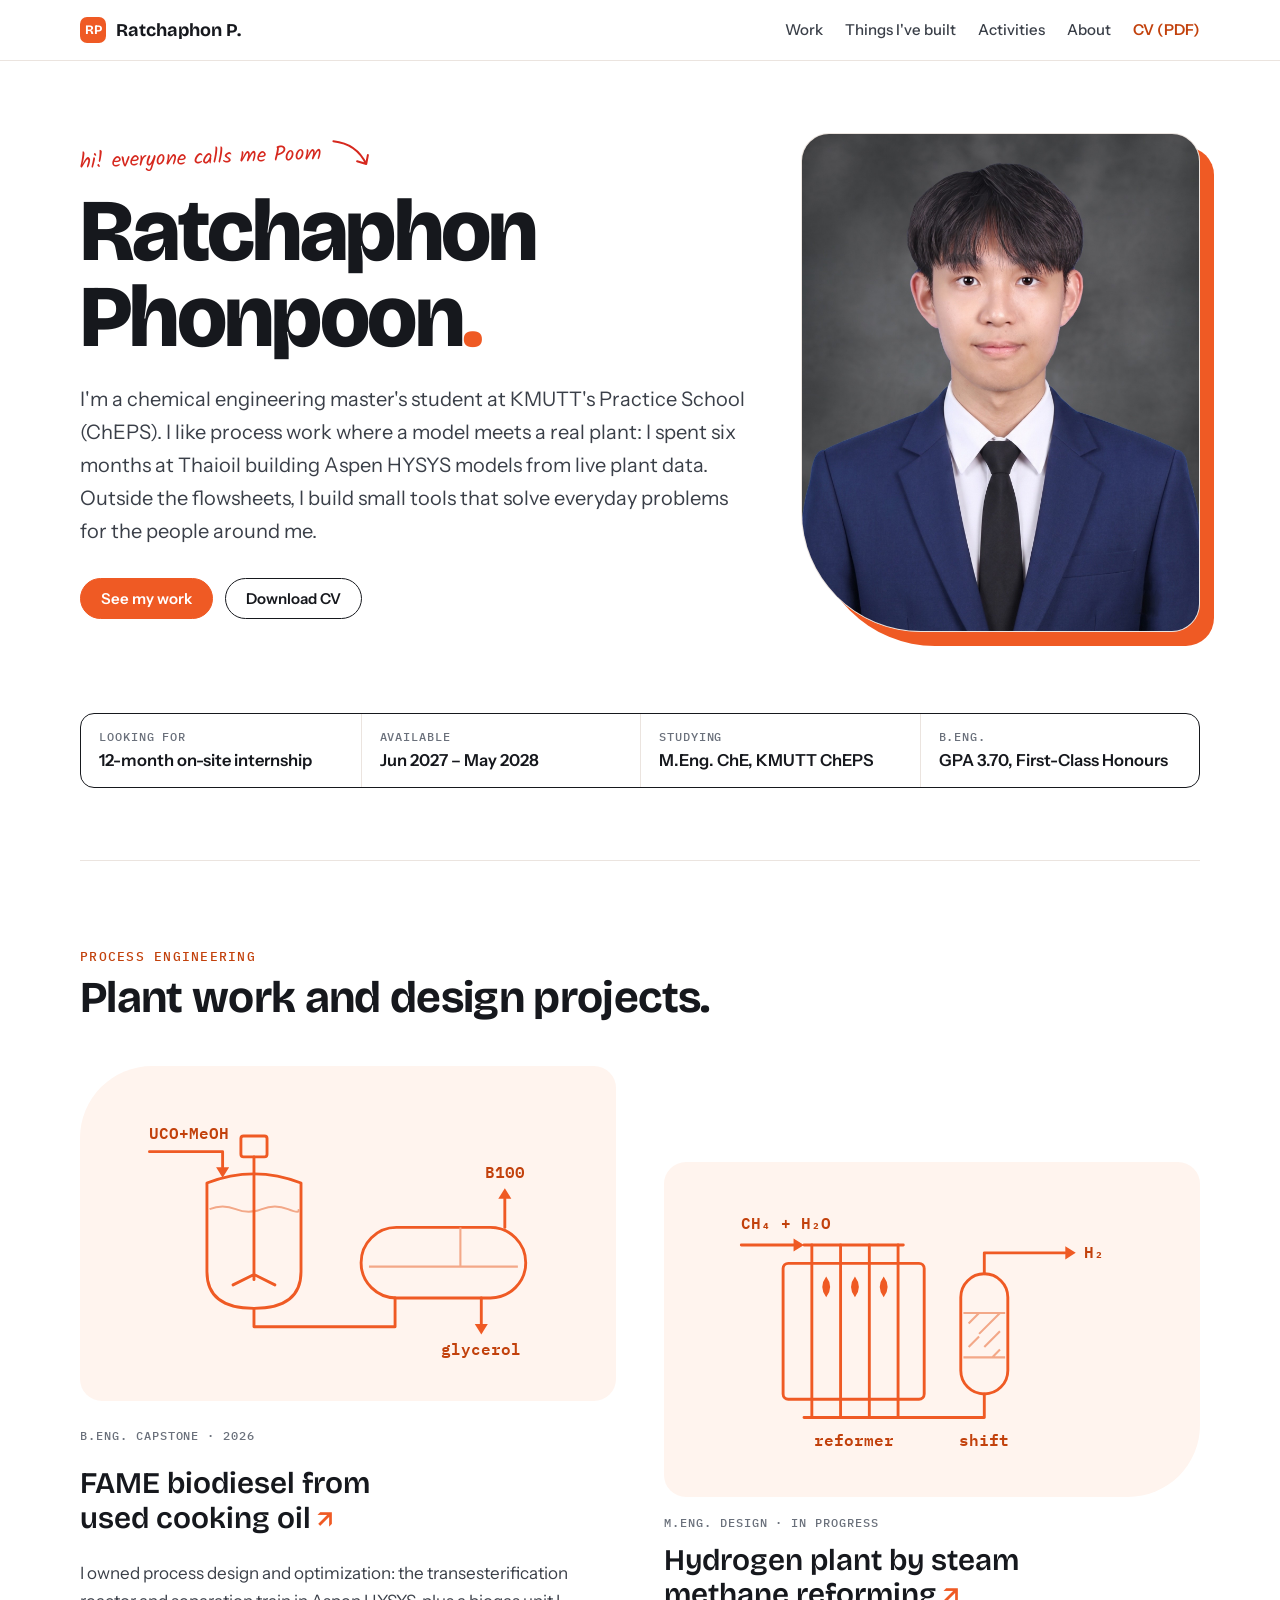
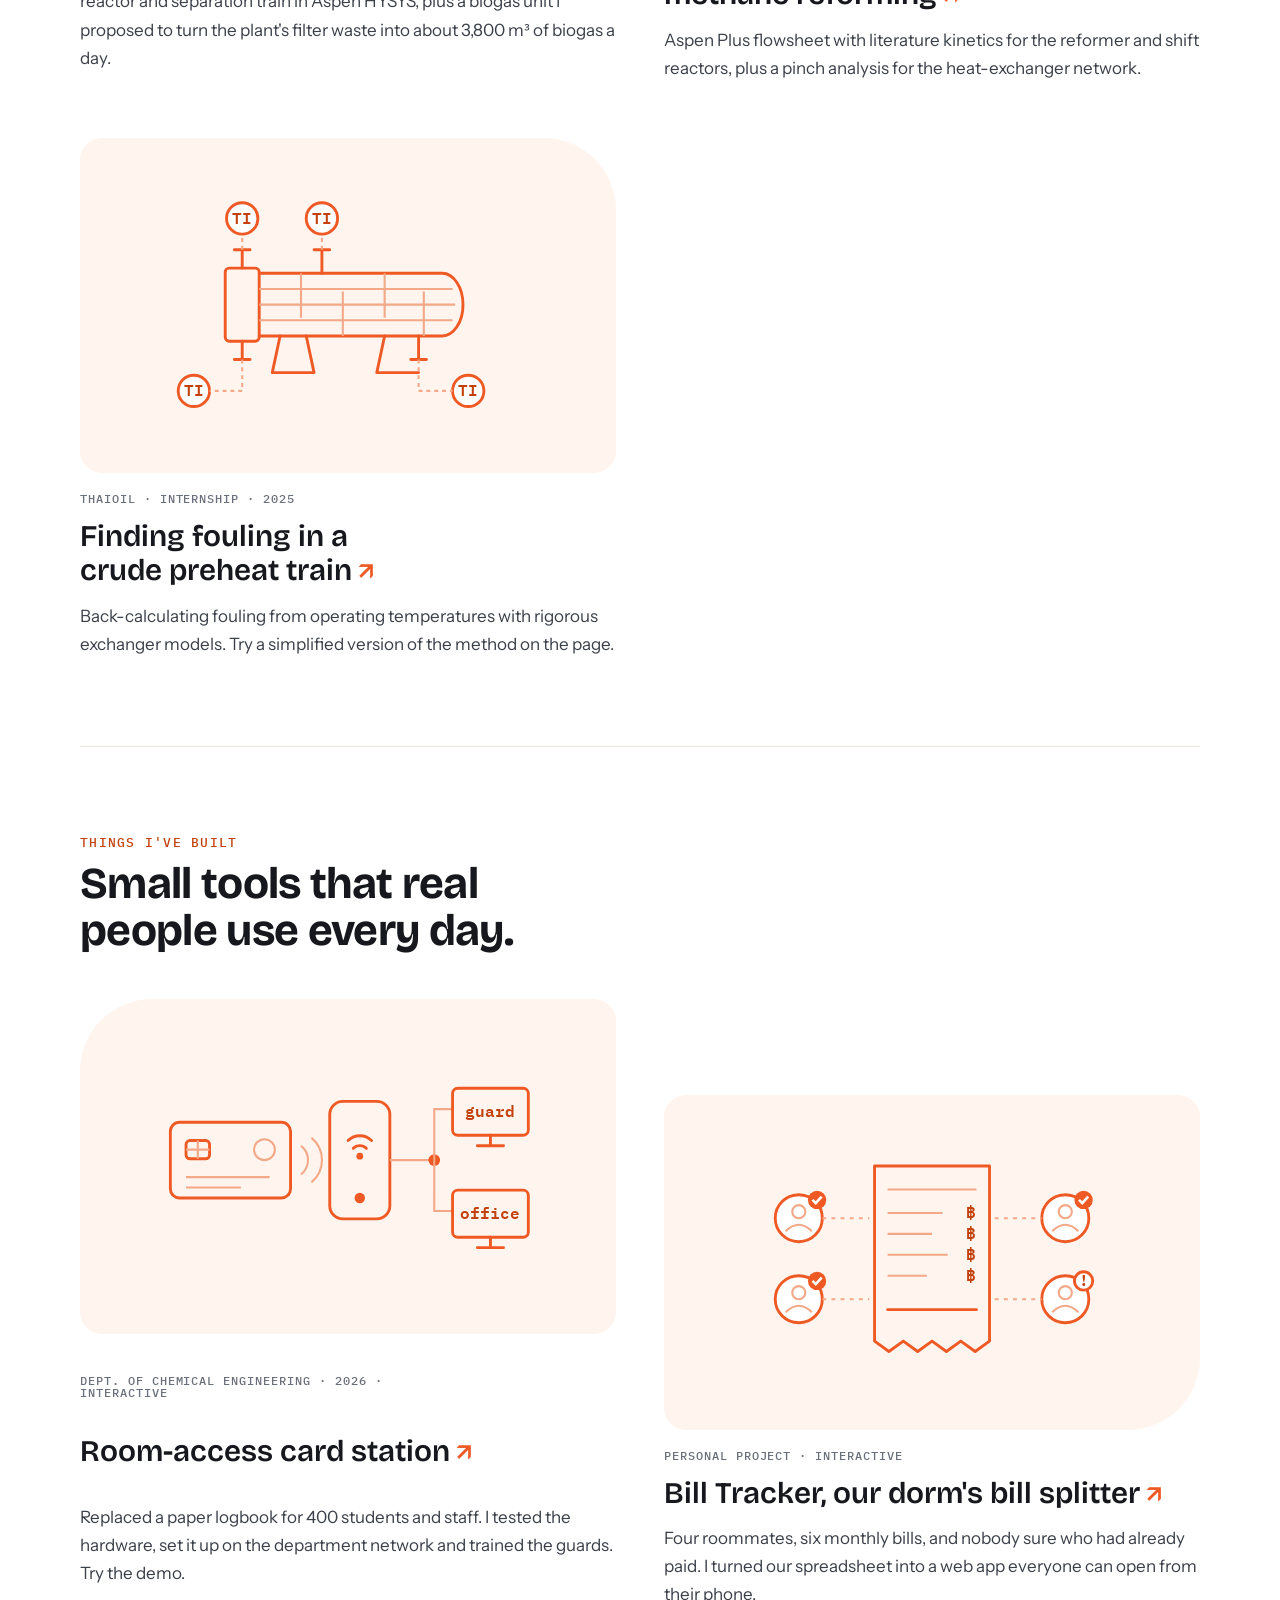
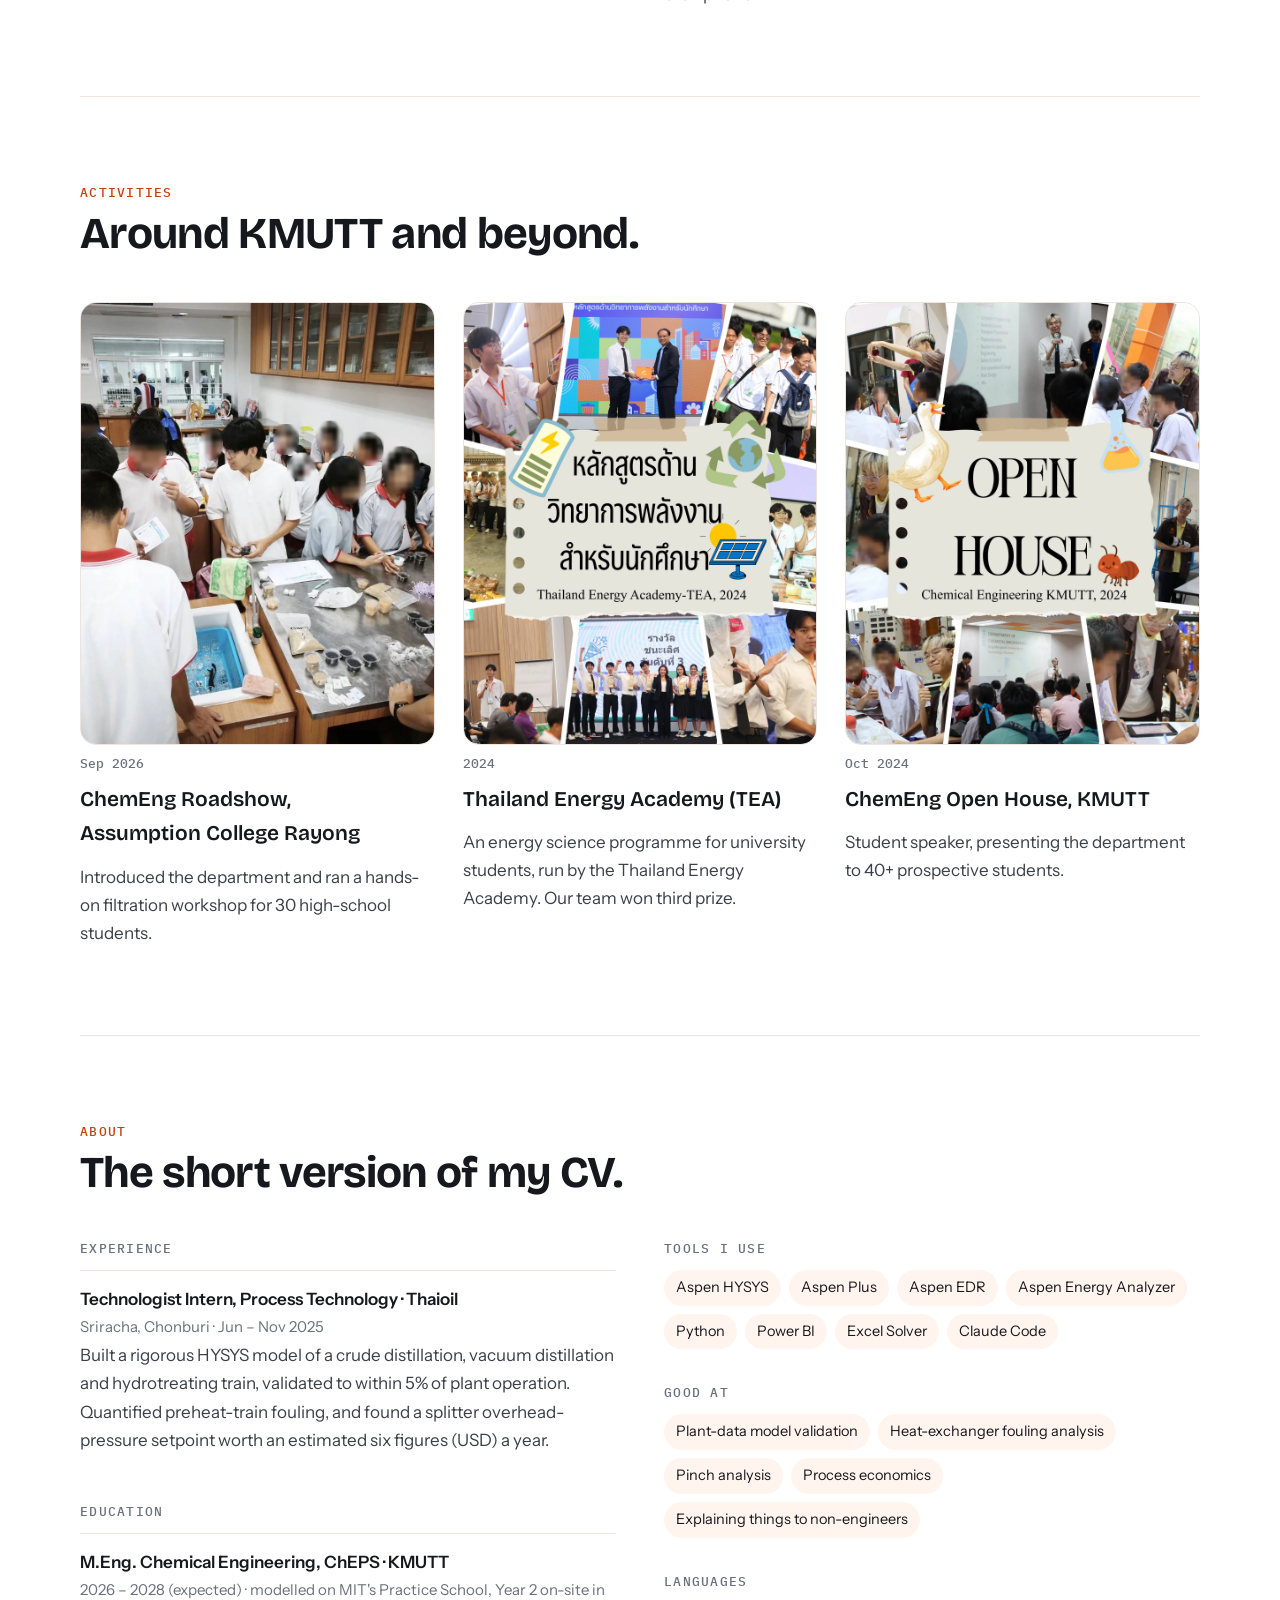
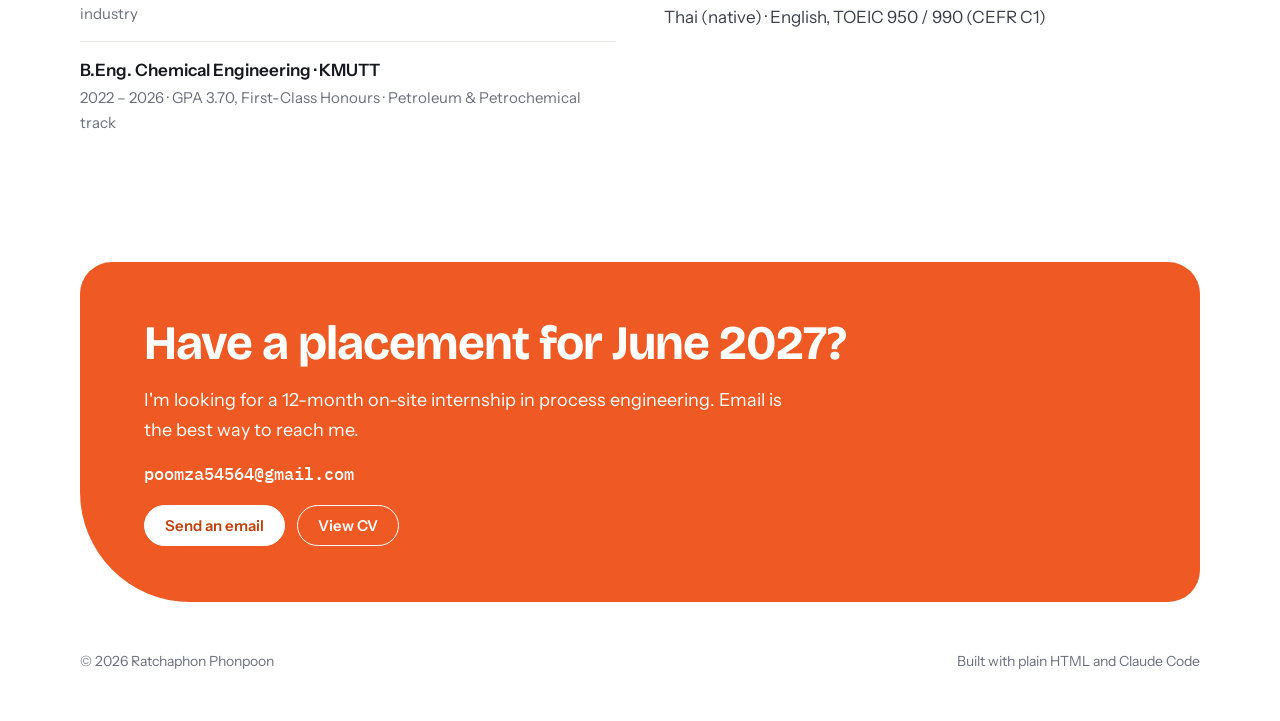
==== index.html @ aa471fcf "Initial portfolio site Static site for ratchapoom.com: home page, five project pages, browser-only d" ====
<!doctype html>
<html lang="en">
<head>
<meta charset="utf-8">
<meta name="viewport" content="width=device-width, initial-scale=1, viewport-fit=cover">
<title>Ratchaphon Phonpoon</title>
<meta name="description" content="Ratchaphon (Poom) Phonpoon: chemical engineering master's student at KMUTT ChEPS. Process simulation, refinery work, and things I've built.">
<link rel="preconnect" href="https://fonts.googleapis.com">
<link rel="preconnect" href="https://fonts.gstatic.com" crossorigin>
<link rel="stylesheet" href="https://fonts.googleapis.com/css2?family=Bricolage+Grotesque:opsz,wght@12..96,600;12..96,700;12..96,800&family=Instrument+Sans:wght@400;500;600&family=IBM+Plex+Mono:wght@500&family=Kalam&family=Anuphan:wght@400;600&display=swap">
<link rel="stylesheet" href="style.css?v=3">
</head>
<body>

<header class="top">
  <div class="wrap">
    <a class="brand" href="#"><i>RP</i>Ratchaphon P.</a>
    <nav aria-label="Sections">
      <a href="#work">Work</a>
      <a href="#built">Things I've built</a>
      <a href="#activities">Activities</a>
      <a href="#about">About</a>
      <a class="cv" href="Ratchaphon_Resume.pdf" target="_blank" rel="noopener">CV (PDF)</a>
    </nav>
  </div>
</header>

<main class="wrap">

  <section class="hero" aria-label="Introduction">
    <div>
      <div class="nick">
        <span class="redline">hi! everyone calls me Poom</span>
        <svg width="46" height="34" viewBox="0 0 46 34" aria-hidden="true"><path d="M4 4 C 18 6, 30 14, 36 28 M36 28 l-9 -3 M36 28 l2 -9" fill="none" stroke="#d6281e" stroke-width="2" stroke-linecap="round"/></svg>
      </div>
      <h1>Ratchaphon Phonpoon<span class="dot">.</span></h1>
      <p class="intro">I'm a chemical engineering master's student at KMUTT's Practice School (ChEPS). I like process work where a model meets a real plant: I spent six months at Thaioil building Aspen HYSYS models from live plant data. Outside the flowsheets, I build small tools that solve everyday problems for the people around me.</p>
      <div class="actions">
        <a class="btn primary" href="#work">See my work</a>
        <a class="btn" href="Ratchaphon_Resume.pdf" target="_blank" rel="noopener">Download CV</a>
      </div>
    </div>
    <div class="slot portrait">Your photo<br>assets/me.jpg<img src="assets/me.jpg" alt="Portrait of Ratchaphon Phonpoon" onerror="this.remove()"></div>
  </section>

  <dl class="facts">
    <div><dt>Looking for</dt><dd>12-month on-site internship</dd></div>
    <div><dt>Available</dt><dd>Jun 2027 – May 2028</dd></div>
    <div><dt>Studying</dt><dd>M.Eng. ChE, KMUTT ChEPS</dd></div>
    <div><dt>B.Eng.</dt><dd>GPA 3.70, First-Class Honours</dd></div>
  </dl>

  <section class="section" id="work">
    <div class="section-head">
      <p class="eyebrow">Process engineering</p>
      <h2>Plant work and design projects.</h2>
    </div>
    <div class="works">

      <a class="card" href="work/biodiesel.html">
        <div class="art">
          <svg viewBox="0 0 320 200" aria-hidden="true">
            <!-- stirred transesterification reactor feeding a horizontal decanter -->
            <text x="8" y="28">UCO+MeOH</text>
            <path class="s" d="M8 38 H64 V50"/><path class="f" d="M59 50 L64 58 L69 50 Z"/>
            <path class="s" d="M52 62 Q88 48 124 62 V130 Q124 158 88 158 Q52 158 52 130 Z"/>
            <path class="t" d="M54 82 Q64 78 74 82 T94 82 T114 82 T122 82"/>
            <rect class="s" x="78" y="26" width="20" height="16" rx="2"/>
            <path class="s" d="M88 42 V136 M72 140 L88 132 L104 140"/>
            <path class="s" d="M88 158 V172 H196 V150"/>
            <rect class="s" x="170" y="96" width="126" height="54" rx="27"/>
            <path class="t" d="M176 126 H290"/>
            <path class="t" d="M246 96 V126"/>
            <path class="s" d="M280 96 V74"/><path class="f" d="M275 74 L280 66 L285 74 Z"/>
            <text x="280" y="58" text-anchor="middle">B100</text>
            <path class="s" d="M262 150 V170"/><path class="f" d="M257 170 L262 178 L267 170 Z"/>
            <text x="262" y="194" text-anchor="middle">glycerol</text>
          </svg>
        </div>
        <p class="tag">B.Eng. capstone · 2026</p>
        <h3>FAME biodiesel from used cooking oil</h3>
        <p>I owned process design and optimization: the transesterification reactor and separation train in Aspen HYSYS, plus a biogas unit I proposed to turn the plant's filter waste into about 3,800 m³ of biogas a day.</p>
      </a>

      <a class="card" href="work/hydrogen.html">
        <div class="art">
          <svg viewBox="0 0 320 200" aria-hidden="true">
            <!-- top-fired reformer furnace with catalyst tubes, then a shift reactor -->
            <text x="14" y="24">CH₄ + H₂O</text>
            <path class="s" d="M14 36 H54"/><path class="f" d="M54 31 L62 36 L54 41 Z"/>
            <path class="s" d="M62 36 H138"/>
            <rect class="s" x="46" y="50" width="108" height="104" rx="4"/>
            <path class="s" d="M68 36 V168 M90 36 V168 M112 36 V168 M134 36 V168"/>
            <path class="s" d="M62 168 H138 M138 168 H200 V150"/>
            <path class="f" d="M79 76 q-6 -8 0 -16 q6 8 0 16 Z M101 76 q-6 -8 0 -16 q6 8 0 16 Z M123 76 q-6 -8 0 -16 q6 8 0 16 Z"/>
            <rect class="s" x="182" y="58" width="36" height="92" rx="18"/>
            <path class="t" d="M184 88 H216 M184 122 H216 M188 96 L196 88 M196 104 L212 88 M200 114 L212 102 M188 114 L196 106 M206 122 L212 116"/>
            <path class="s" d="M200 58 V42 H262"/><path class="f" d="M262 37 L270 42 L262 47 Z"/>
            <text x="276" y="46">H₂</text>
            <text x="100" y="190" text-anchor="middle">reformer</text>
            <text x="200" y="190" text-anchor="middle">shift</text>
          </svg>
        </div>
        <p class="tag">M.Eng. design · In progress</p>
        <h3>Hydrogen plant by steam methane reforming</h3>
        <p>Aspen Plus flowsheet with literature kinetics for the reformer and shift reactors, plus a pinch analysis for the heat-exchanger network.</p>
      </a>

      <a class="card" href="work/fouling.html">
        <div class="art">
          <svg viewBox="0 0 320 200" aria-hidden="true">
            <!-- shell-and-tube exchanger, side elevation, with four temperature indicators -->
            <rect class="s" x="66" y="72" width="26" height="56" rx="3"/>
            <path class="s" d="M92 76 H232 M92 124 H232 M232 76 A16 24 0 0 1 232 124"/>
            <path class="t" d="M92 88 H240 M92 100 H242 M92 112 H240"/>
            <path class="t" d="M124 76 V110 M156 90 V124 M188 76 V110 M218 90 V124"/>
            <path class="s" d="M79 72 V58 M73 58 H85 M79 128 V142 M73 142 H85"/>
            <path class="s" d="M140 76 V58 M134 58 H146 M214 124 V142 M208 142 H220"/>
            <path class="s" d="M108 124 L102 152 H134 L128 124 M188 124 L182 152 H214"/>
            <path class="t" stroke-dasharray="3 3" d="M79 58 V46 M140 58 V46 M79 142 V154 M214 142 V154"/>
            <circle class="w" cx="79" cy="34" r="12"/><text x="79" y="38" text-anchor="middle">TI</text>
            <circle class="w" cx="140" cy="34" r="12"/><text x="140" y="38" text-anchor="middle">TI</text>
            <circle class="w" cx="252" cy="166" r="12"/><text x="252" y="170" text-anchor="middle">TI</text>
            <path class="t" stroke-dasharray="3 3" d="M214 154 V166 H240"/>
            <circle class="w" cx="42" cy="166" r="12"/><text x="42" y="170" text-anchor="middle">TI</text>
            <path class="t" stroke-dasharray="3 3" d="M79 154 V166 H54"/>
          </svg>
        </div>
        <p class="tag">Thaioil · Internship · 2025</p>
        <h3>Finding fouling in a crude preheat train</h3>
        <p>Back-calculating fouling from operating temperatures with rigorous exchanger models. Try a simplified version of the method on the page.</p>
      </a>

    </div>
  </section>

  <section class="section" id="built">
    <div class="section-head">
      <p class="eyebrow">Things I've built</p>
      <h2>Small tools that real people use every day.</h2>
    </div>
    <div class="works">

      <a class="card" href="work/card-station.html">
        <div class="art">
          <svg viewBox="0 0 320 200" aria-hidden="true">
            <!-- student card tapped on a reader, networked to the guard and office PCs -->
            <rect class="s" x="24" y="66" width="92" height="58" rx="7"/>
            <rect class="s" x="36" y="80" width="18" height="14" rx="3"/>
            <path class="t" d="M36 87 H54 M45 80 V94 M36 108 H100 M36 116 H78"/>
            <circle class="t" cx="96" cy="87" r="8"/>
            <path class="t" d="M124 84 a14 14 0 0 1 0 22 M132 78 a22 22 0 0 1 0 34"/>
            <rect class="s" x="146" y="50" width="46" height="90" rx="10"/>
            <path class="s" d="M160 80 a13 13 0 0 1 18 0 M164 86 a7 7 0 0 1 10 0"/>
            <circle class="f" cx="169" cy="92" r="2.6"/>
            <circle class="f" cx="169" cy="124" r="4"/>
            <path class="t" d="M192 95 H222"/>
            <circle class="f" cx="226" cy="95" r="4.5"/>
            <path class="t" d="M226 95 V56 H240 M226 95 V134 H240"/>
            <rect class="s" x="240" y="40" width="58" height="36" rx="4"/>
            <path class="s" d="M269 76 V84 M259 84 H279"/>
            <rect class="s" x="240" y="118" width="58" height="36" rx="4"/>
            <path class="s" d="M269 154 V162 M259 162 H279"/>
            <text x="269" y="62" text-anchor="middle">guard</text>
            <text x="269" y="140" text-anchor="middle">office</text>
          </svg>
        </div>
        <p class="tag">Dept. of Chemical Engineering · 2026 · Interactive</p>
        <h3>Room-access card station</h3>
        <p>Replaced a paper logbook for 400 students and staff. I tested the hardware, set it up on the department network and trained the guards. Try the demo.</p>
      </a>

      <a class="card" href="work/house-ledger.html">
        <div class="art">
          <svg viewBox="0 0 320 200" aria-hidden="true">
            <!-- one bill split four ways; three shares paid, one still owed -->
            <path class="s" d="M116 26 H204 V160 L193 168 L182 160 L171 168 L160 160 L149 168 L138 160 L127 168 L116 160 Z"/>
            <path class="t" d="M126 44 H194"/>
            <path class="t" d="M126 62 H168 M126 78 H160 M126 94 H172 M126 110 H156"/>
            <text x="194" y="66" text-anchor="end">฿</text><text x="194" y="82" text-anchor="end">฿</text>
            <text x="194" y="98" text-anchor="end">฿</text><text x="194" y="114" text-anchor="end">฿</text>
            <path class="s" d="M126 136 H194"/>
            <g>
              <circle class="w" cx="58" cy="66" r="18"/><circle class="t" cx="58" cy="61" r="5"/><path class="t" d="M48 76 q10 -10 20 0"/>
              <circle class="w" cx="58" cy="128" r="18"/><circle class="t" cx="58" cy="123" r="5"/><path class="t" d="M48 138 q10 -10 20 0"/>
              <circle class="w" cx="262" cy="66" r="18"/><circle class="t" cx="262" cy="61" r="5"/><path class="t" d="M252 76 q10 -10 20 0"/>
              <circle class="w" cx="262" cy="128" r="18"/><circle class="t" cx="262" cy="123" r="5"/><path class="t" d="M252 138 q10 -10 20 0"/>
            </g>
            <path class="t" stroke-dasharray="3 4" d="M76 66 H112 M76 128 H112 M208 66 H244 M208 128 H244"/>
            <circle class="f" cx="72" cy="52" r="7"/><path d="M68.5 52 l2.5 2.5 l4.5 -5" stroke="#fff" stroke-width="2" fill="none"/>
            <circle class="f" cx="72" cy="114" r="7"/><path d="M68.5 114 l2.5 2.5 l4.5 -5" stroke="#fff" stroke-width="2" fill="none"/>
            <circle class="f" cx="276" cy="52" r="7"/><path d="M272.5 52 l2.5 2.5 l4.5 -5" stroke="#fff" stroke-width="2" fill="none"/>
            <circle class="w" cx="276" cy="114" r="7"/><text x="276" y="118" text-anchor="middle">!</text>
          </svg>
        </div>
        <p class="tag">Personal project · Interactive</p>
        <h3>Bill Tracker, our dorm's bill splitter</h3>
        <p>Four roommates, six monthly bills, and nobody sure who had already paid. I turned our spreadsheet into a web app everyone can open from their phone.</p>
      </a>

    </div>
  </section>

  <section class="section" id="activities">
    <div class="section-head">
      <p class="eyebrow">Activities</p>
      <h2>Around KMUTT and beyond.</h2>
    </div>
    <div class="acts">
      <article class="act">
        <div class="slot">assets/roadshow.jpg<img src="assets/roadshow.jpg" alt="Filtration workshop at Assumption College Rayong" onerror="this.remove()"></div>
        <p class="when">Sep 2026</p>
        <h3>ChemEng Roadshow, Assumption College Rayong</h3>
        <p>Introduced the department and ran a hands-on filtration workshop for 30 high-school students.</p>
      </article>
      <article class="act">
        <div class="slot">assets/tea.webp<img src="assets/tea.webp" alt="Photo collage from the Thailand Energy Academy energy science programme, 2024" onerror="this.remove()"></div>
        <p class="when">2024</p>
        <h3>Thailand Energy Academy (TEA)</h3>
        <p>An energy science programme for university students, run by the Thailand Energy Academy. Our team won third prize.</p>
      </article>
      <article class="act">
        <div class="slot">assets/openhouse-2024.webp<img src="assets/openhouse-2024.webp" alt="Photo collage from the KMUTT Chemical Engineering Open House 2024" onerror="this.remove()"></div>
        <p class="when">Oct 2024</p>
        <h3>ChemEng Open House, KMUTT</h3>
        <p>Student speaker, presenting the department to 40+ prospective students.</p>
      </article>
    </div>
  </section>

  <section class="section" id="about">
    <div class="section-head">
      <p class="eyebrow">About</p>
      <h2>The short version of my CV.</h2>
    </div>
    <div class="about">
      <div>
        <h3>Experience</h3>
        <div class="entry"><b>Technologist Intern, Process Technology · Thaioil</b><span>Sriracha, Chonburi · Jun – Nov 2025</span>
          <p>Built a rigorous HYSYS model of a crude distillation, vacuum distillation and hydrotreating train, validated to within 5% of plant operation. Quantified preheat-train fouling, and found a splitter overhead-pressure setpoint worth an estimated six figures (USD) a year.</p></div>
        <h3 style="margin-top:36px">Education</h3>
        <div class="entry"><b>M.Eng. Chemical Engineering, ChEPS · KMUTT</b><span>2026 – 2028 (expected) · modelled on MIT's Practice School, Year 2 on-site in industry</span></div>
        <div class="entry"><b>B.Eng. Chemical Engineering · KMUTT</b><span>2022 – 2026 · GPA 3.70, First-Class Honours · Petroleum &amp; Petrochemical track</span></div>
      </div>
      <div>
        <h3>Tools I use</h3>
        <div class="chips">
          <span>Aspen HYSYS</span><span>Aspen Plus</span><span>Aspen EDR</span><span>Aspen Energy Analyzer</span><span>Python</span><span>Power BI</span><span>Excel Solver</span><span>Claude Code</span>
        </div>
        <h3 style="margin-top:36px">Good at</h3>
        <div class="chips">
          <span>Plant-data model validation</span><span>Heat-exchanger fouling analysis</span><span>Pinch analysis</span><span>Process economics</span><span>Explaining things to non-engineers</span>
        </div>
        <h3 style="margin-top:36px">Languages</h3>
        <p>Thai (native) · English, TOEIC 950 / 990 (CEFR C1)</p>
      </div>
    </div>
  </section>

  <section class="contact" id="contact">
    <h2>Have a placement for June 2027?</h2>
    <p>I'm looking for a 12-month on-site internship in process engineering. Email is the best way to reach me.</p>
    <p class="mail">poomza54564@gmail.com</p>
    <div class="actions">
      <a class="btn light" href="mailto:poomza54564@gmail.com">Send an email</a>
      <a class="btn ghost" href="Ratchaphon_Resume.pdf" target="_blank" rel="noopener">View CV</a>
      <!-- <a class="btn ghost" href="https://www.linkedin.com/in/YOUR-HANDLE" target="_blank" rel="noopener">LinkedIn</a> -->
    </div>
  </section>

  <footer><span>© 2026 Ratchaphon Phonpoon</span><span>Built with plain HTML and Claude Code</span></footer>
</main>
</body>
</html>
---- style.css ----
/* Ratchaphon Phonpoon — portfolio. KMUTT orange on white (light only for now). */
:root {
  --bg: #ffffff;
  --tint: #fff4ee;          /* orange-tinted panel */
  --tint-2: #ffe8dc;
  --ink: #16181d;
  --body: #3a3f48;
  --muted: #6a707b;
  --rule: #ebe4df;
  --orange: #ef5a24;        /* KMUTT orange: fills, strokes, large type */
  --orange-ink: #c2410c;    /* orange that passes contrast for small text */
  --navy: #0f1724;
  --red-pen: #d6281e;       /* redline annotations */
  --display: "Bricolage Grotesque", "Segoe UI", system-ui, sans-serif;
  --sans: "Instrument Sans", "Anuphan", system-ui, -apple-system, "Segoe UI", sans-serif;
  --mono: "IBM Plex Mono", ui-monospace, Consolas, monospace;
  --hand: "Kalam", "Comic Sans MS", cursive;
  color-scheme: light;
}
* { box-sizing: border-box; }
html { scroll-behavior: smooth; }
@media (prefers-reduced-motion: reduce) { html { scroll-behavior: auto; } * { transition: none !important; } }
body { margin: 0; background: var(--bg); color: var(--body); font: 17px/1.65 var(--sans); padding-inline: 20px; }
.wrap { max-width: 1120px; margin-inline: auto; }
.narrow { max-width: 760px; }
h1, h2, h3 { color: var(--ink); margin: 0; text-wrap: balance; font-family: var(--display); }
p { margin: 0; }
a { color: var(--orange-ink); text-underline-offset: 3px; }
a:focus-visible, button:focus-visible, input:focus-visible, summary:focus-visible { outline: 2.5px solid var(--orange); outline-offset: 3px; border-radius: 3px; }
img { max-width: 100%; display: block; }
strong { color: var(--ink); font-weight: 600; }

/* ---------- top bar ---------- */
.top { position: sticky; top: env(safe-area-inset-top, 0px); z-index: 20; background: rgba(255,255,255,.92); backdrop-filter: blur(10px); border-bottom: 1px solid var(--rule); margin-inline: -20px; padding-inline: 20px; }
.top .wrap { display: flex; align-items: center; justify-content: space-between; gap: 16px; height: 60px; }
.brand { display: flex; align-items: center; gap: 10px; font: 700 18px/1 var(--display); color: var(--ink); text-decoration: none; white-space: nowrap; }
.brand i { width: 26px; height: 26px; border-radius: 7px; background: var(--orange); color: #fff; display: grid; place-items: center; font: 700 13px/1 var(--display); font-style: normal; }
.top nav { display: flex; gap: 22px; font-size: 15px; font-weight: 500; }
.top nav a { color: var(--body); text-decoration: none; white-space: nowrap; }
.top nav a:hover { color: var(--orange-ink); }
.top nav .cv { color: var(--orange-ink); font-weight: 600; }
@media (max-width: 760px) {
  .top .wrap { flex-wrap: wrap; height: auto; padding-block: 10px 0; row-gap: 4px; }
  .top nav { order: 3; width: 100%; flex-wrap: wrap; gap: 4px 18px; padding-block: 4px 10px; font-size: 14.5px; }
  .section { scroll-margin-top: 100px; }
}

/* ---------- shared bits ---------- */
.eyebrow { font: 500 12.5px/1.2 var(--mono); letter-spacing: .1em; text-transform: uppercase; color: var(--orange-ink); }
.btn { display: inline-flex; align-items: center; gap: 8px; padding: 12px 20px; border-radius: 999px; font: 600 15px/1 var(--sans); text-decoration: none; border: 1.5px solid var(--ink); color: var(--ink); background: #fff; cursor: pointer; transition: transform .15s ease, background .15s ease; }
.btn:hover { transform: translateY(-1px); }
.btn.primary { background: var(--orange); border-color: var(--orange); color: #fff; }
.btn.primary:hover { background: #e14d18; }
.actions { display: flex; flex-wrap: wrap; gap: 12px; }
.arrow::after { content: "↗"; font-family: var(--sans); }
.redline { font: 400 21px/1.2 var(--hand); color: var(--red-pen); }
.todo { font: 400 16px/1.4 var(--hand); color: var(--red-pen); border: 1.5px dashed var(--red-pen); border-radius: 6px; padding: 4px 10px; display: inline-block; }
.section { padding-block: 88px; border-top: 1px solid var(--rule); scroll-margin-top: 60px; }
.section-head { display: grid; gap: 10px; margin-bottom: 44px; max-width: 640px; }
.section-head h2 { font-size: clamp(30px, 4.4vw, 44px); font-weight: 700; line-height: 1.08; letter-spacing: -.015em; }

/* photo slot: shows its label until the image file exists */
.slot { position: relative; background: var(--tint); border: 1.5px dashed #f2b69c; border-radius: 16px; overflow: hidden; display: grid; place-items: center; text-align: center; color: var(--orange-ink); font: 500 13px/1.4 var(--mono); padding: 12px; }
.slot img { position: absolute; inset: 0; width: 100%; height: 100%; object-fit: cover; }
.slot:has(img) { border-style: solid; border-color: var(--rule); }

/* ---------- home: hero ---------- */
.hero { display: grid; grid-template-columns: 1.25fr .75fr; gap: 56px; align-items: center; padding-block: 72px 64px; }
@media (max-width: 860px) { .hero { grid-template-columns: 1fr; gap: 36px; padding-block: 48px; } }
.hero h1 { font-size: clamp(46px, 7.4vw, 88px); font-weight: 800; line-height: .98; letter-spacing: -.03em; margin-top: 8px; }
.hero h1 .dot { color: var(--orange); }
.nick { display: flex; align-items: center; gap: 8px; transform: rotate(-2deg); transform-origin: left; }
.nick svg { flex: none; }
.hero .intro { font-size: clamp(18px, 2vw, 20px); max-width: 58ch; margin-top: 22px; }
.hero .actions { margin-top: 30px; }
.portrait img { object-position: center 20%; }
.portrait { aspect-ratio: 4 / 5; border-radius: 28px 28px 28px 120px; box-shadow: 14px 14px 0 var(--orange); }
@media (max-width: 860px) {
  /* phones & tablets: photo sits beside the name instead of under the intro */
  .hero { grid-template-columns: 1fr auto; grid-template-areas: "nick nick" "name photo" "intro intro" "act act"; column-gap: 16px; row-gap: 0; align-items: center; }
  .hero > div:first-child { display: contents; }
  .hero .nick { grid-area: nick; margin-bottom: 6px; }
  .hero h1 { grid-area: name; margin-top: 0; font-size: clamp(30px, 8.4vw, 64px); }
  .hero .intro { grid-area: intro; }
  .hero .actions { grid-area: act; }
  .portrait { grid-area: photo; width: clamp(96px, 27vw, 210px); border-radius: 16px 16px 16px 44px; box-shadow: 7px 7px 0 var(--orange); margin-right: 7px; font-size: 10px; }
}

.facts { display: grid; grid-template-columns: repeat(4, 1fr); border: 1.5px solid var(--ink); border-radius: 14px; overflow: hidden; margin-bottom: 72px; }
.facts div { padding: 16px 18px; border-left: 1px solid var(--rule); }
.facts div:first-child { border-left: 0; }
.facts dt { font: 500 11.5px/1.2 var(--mono); letter-spacing: .08em; text-transform: uppercase; color: var(--muted); }
.facts dd { margin: 6px 0 0; font: 600 16.5px/1.3 var(--sans); color: var(--ink); }
@media (max-width: 760px) {
  .facts { grid-template-columns: 1fr 1fr; }
  .facts div:nth-child(3) { border-left: 0; }
  .facts div:nth-child(n+3) { border-top: 1px solid var(--rule); }
}

/* ---------- home: work cards ---------- */
.works { display: grid; grid-template-columns: 1fr 1fr; gap: 56px 48px; }
.works .card:nth-child(even) { margin-top: 96px; }
@media (max-width: 760px) { .works { grid-template-columns: 1fr; gap: 48px; } .works .card:nth-child(even) { margin-top: 0; } }
.card { display: grid; gap: 14px; text-decoration: none; color: inherit; }
.card .art { background: var(--tint); border-radius: 22px; aspect-ratio: 16 / 10; display: grid; place-items: center; overflow: hidden; transition: background .2s ease; }
.card:nth-child(4n+1) .art { border-radius: 72px 22px 22px 22px; }
.card:nth-child(4n+2) .art { border-radius: 22px 22px 72px 22px; }
.card:nth-child(4n+3) .art { border-radius: 22px 72px 22px 22px; }
.card .art svg { width: 78%; height: auto; }
.card:hover .art { background: var(--tint-2); }
.card .tag { font: 500 12px/1 var(--mono); letter-spacing: .08em; text-transform: uppercase; color: var(--muted); margin-top: 6px; }
.card h3 { font-size: clamp(24px, 2.6vw, 30px); font-weight: 600; line-height: 1.15; }
.card h3::after { content: " ↗"; color: var(--orange); font-family: var(--sans); font-size: .8em; }
.card p { max-width: 50ch; }
.card:hover h3 { color: var(--orange-ink); }
/* line-art strokes */
.art .s { fill: none; stroke: var(--orange); stroke-width: 2.2; stroke-linecap: round; stroke-linejoin: round; }
.art .t { fill: none; stroke: #f3a888; stroke-width: 1.6; }
.art .f { fill: var(--orange); }
.art .w { fill: #fff; stroke: var(--orange); stroke-width: 2.2; }
.art text { font: 600 12px var(--mono); fill: var(--orange-ink); }

/* ---------- activities ---------- */
.acts { display: grid; grid-template-columns: repeat(3, 1fr); gap: 28px; }
@media (max-width: 860px) { .acts { grid-template-columns: 1fr; } .act { max-width: 460px; } }
.act { display: grid; gap: 12px; align-content: start; }
.act .slot { aspect-ratio: 4 / 5; }
.act .when { font: 500 12.5px/1 var(--mono); color: var(--muted); }
.act h3 { font-size: 21px; font-weight: 600; }

/* ---------- about / cv snapshot ---------- */
.about { display: grid; grid-template-columns: 1fr 1fr; gap: 48px; }
@media (max-width: 760px) { .about { grid-template-columns: 1fr; } }
.about h3 { font: 500 12.5px/1.2 var(--mono); letter-spacing: .1em; text-transform: uppercase; color: var(--muted); margin-bottom: 14px; }
.entry { padding-block: 14px; border-top: 1px solid var(--rule); display: grid; gap: 2px; }
.entry b { color: var(--ink); font-weight: 600; }
.entry span { color: var(--muted); font-size: 15px; }
.chips { display: flex; flex-wrap: wrap; gap: 8px; }
.chips span { background: var(--tint); color: var(--ink); border-radius: 999px; padding: 6px 12px; font-size: 14.5px; }

/* ---------- contact / footer ---------- */
.contact { background: var(--orange); color: #fff; border-radius: 32px 32px 32px 110px; padding: 56px clamp(24px, 5vw, 64px); display: grid; gap: 18px; margin-block: 24px 40px; }
.contact h2 { color: #fff; font-size: clamp(30px, 4.6vw, 48px); font-weight: 700; line-height: 1.05; letter-spacing: -.02em; }
.contact p { max-width: 55ch; font-size: 18px; }
.contact .actions a { border-color: #fff; }
.contact .btn.light { background: #fff; color: var(--orange-ink); }
.contact .btn.ghost { background: transparent; color: #fff; }
.contact .mail { font: 500 17px/1.4 var(--mono); color: #fff; user-select: all; overflow-wrap: anywhere; }
footer { padding-block: 8px 48px; font-size: 14px; color: var(--muted); display: flex; flex-wrap: wrap; justify-content: space-between; gap: 8px; }

/* ---------- detail pages ---------- */
.back { display: inline-block; margin-top: 36px; font-weight: 500; text-decoration: none; }
.back::before { content: "← "; }
.page-head { padding-block: 28px 44px; display: grid; gap: 16px; }
.page-head h1 { font-size: clamp(38px, 6vw, 64px); font-weight: 800; line-height: 1.02; letter-spacing: -.025em; }
.page-head .lede { font-size: clamp(18px, 2vw, 21px); max-width: 60ch; }
.meta { display: flex; flex-wrap: wrap; gap: 8px; }
.meta span { font: 500 13px/1 var(--mono); background: var(--tint); color: var(--ink); padding: 8px 12px; border-radius: 999px; }
.prose { display: grid; gap: 18px; max-width: 68ch; }
.prose h2 { font-size: 28px; font-weight: 700; margin-top: 28px; }
.prose ul { margin: 0; padding-left: 22px; display: grid; gap: 8px; }
.prose li::marker { color: var(--orange); }
.block { padding-block: 40px; border-top: 1px solid var(--rule); display: grid; gap: 22px; }
.figs { display: grid; grid-template-columns: repeat(auto-fit, minmax(300px, 1fr)); gap: 20px; }
.fig { display: grid; gap: 8px; margin: 0; }
.fig .slot { aspect-ratio: 16 / 10; }
.fig.tall .slot { aspect-ratio: 3 / 4; }
.fig figcaption { font-size: 14px; color: var(--muted); }
.callout { background: var(--tint); border-radius: 18px; padding: 22px 24px; display: grid; gap: 10px; }
.callout h3 { font-size: 20px; font-weight: 600; }
.steps { counter-reset: s; list-style: none; padding: 0; margin: 0; display: grid; gap: 10px; }
.steps li { counter-increment: s; display: grid; grid-template-columns: 32px 1fr; gap: 10px; align-items: start; }
.steps li::before { content: counter(s); width: 28px; height: 28px; border-radius: 50%; background: var(--orange); color: #fff; display: grid; place-items: center; font: 600 14px/1 var(--mono); }
.frame { width: 100%; height: 760px; border: 1.5px solid var(--rule); border-radius: 18px; background: #fff; }
.note { font-size: 14px; color: var(--muted); }
kbd { font: 500 13px var(--mono); background: #fff; border: 1px solid var(--rule); border-bottom-width: 2px; border-radius: 5px; padding: 1px 6px; }
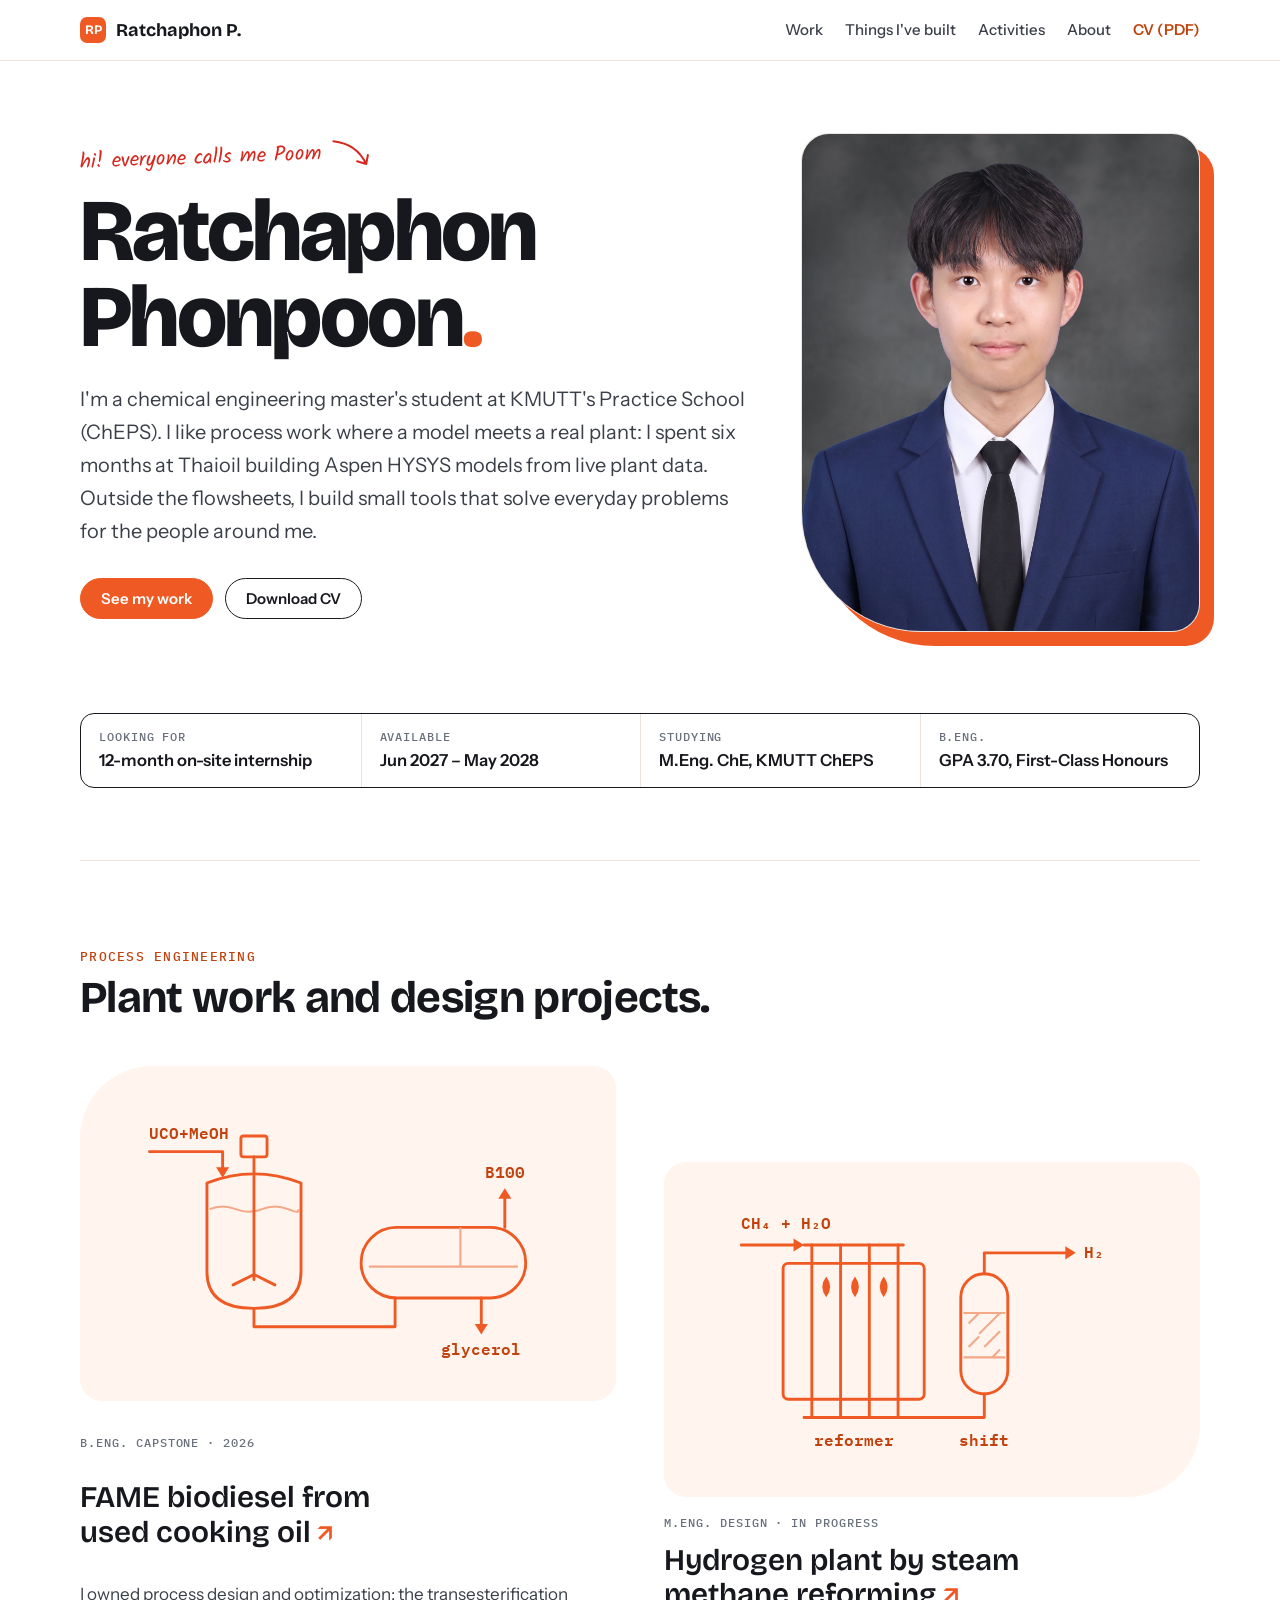
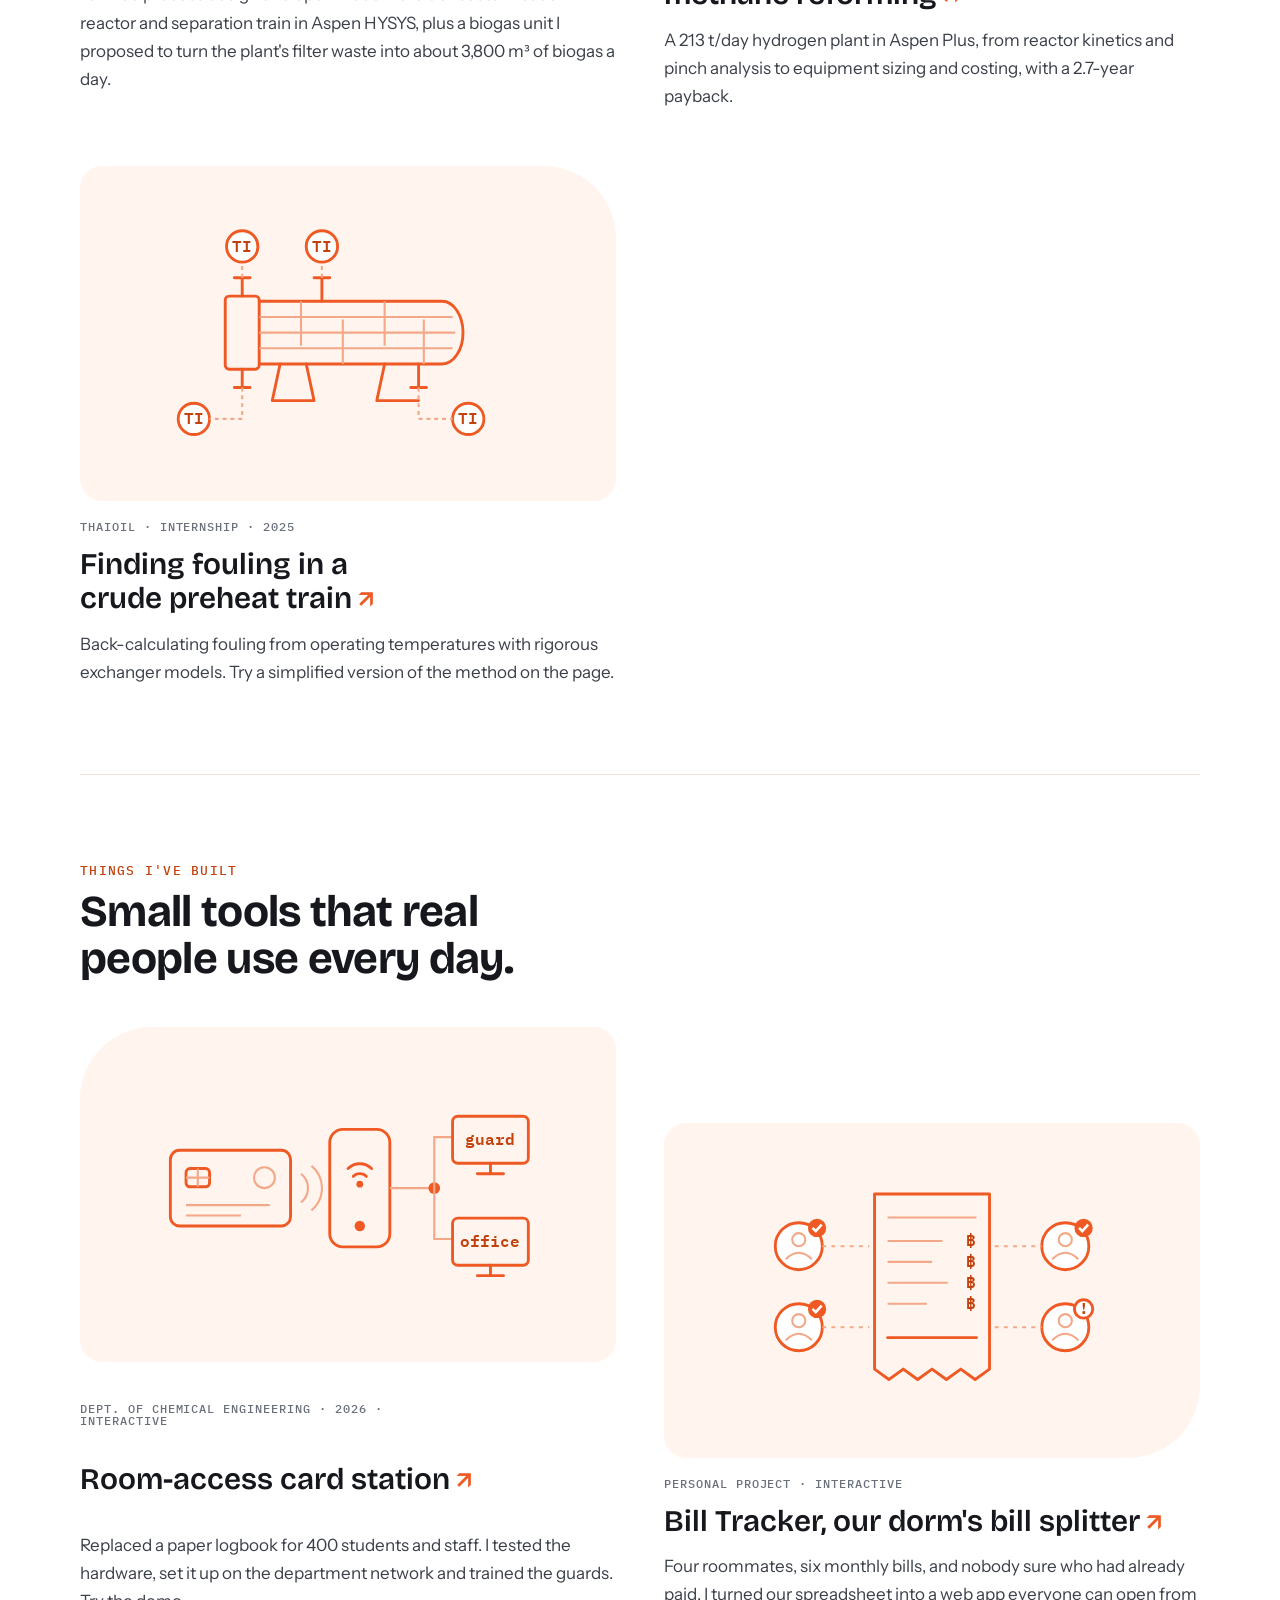
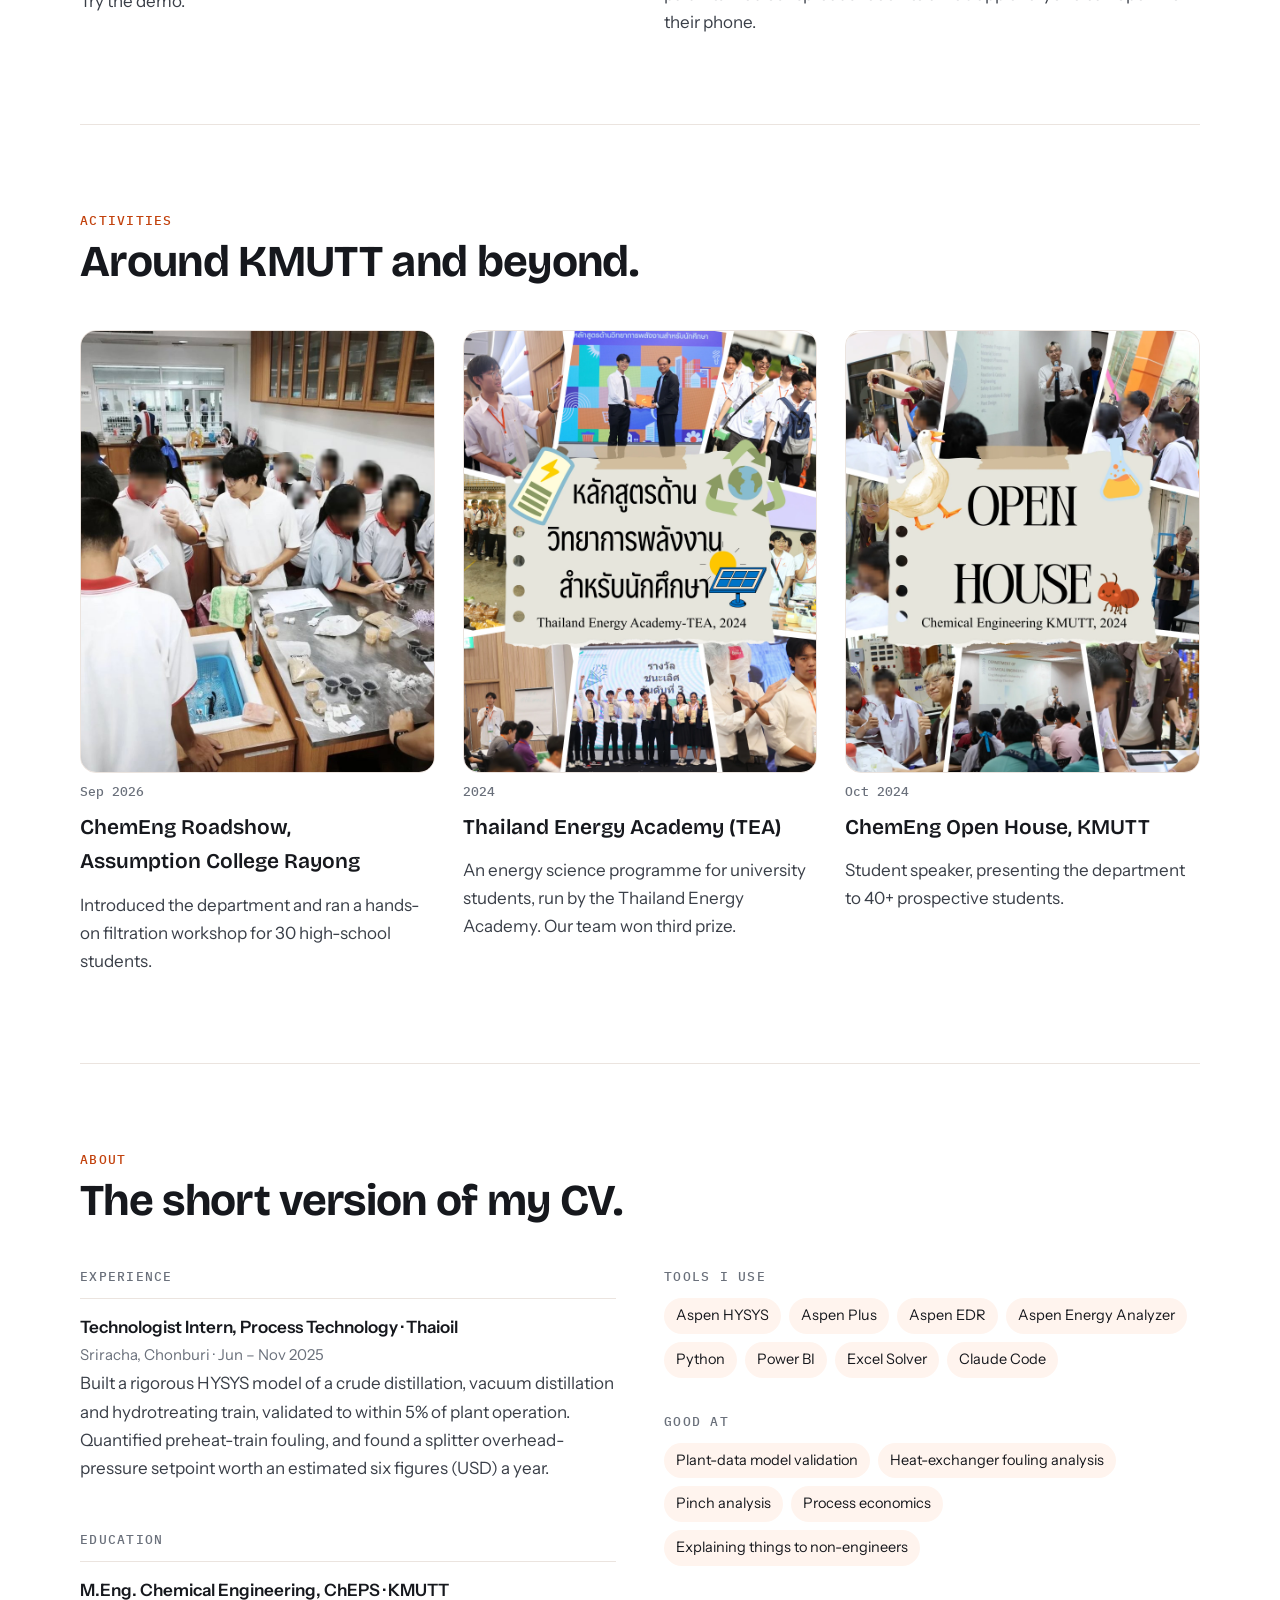
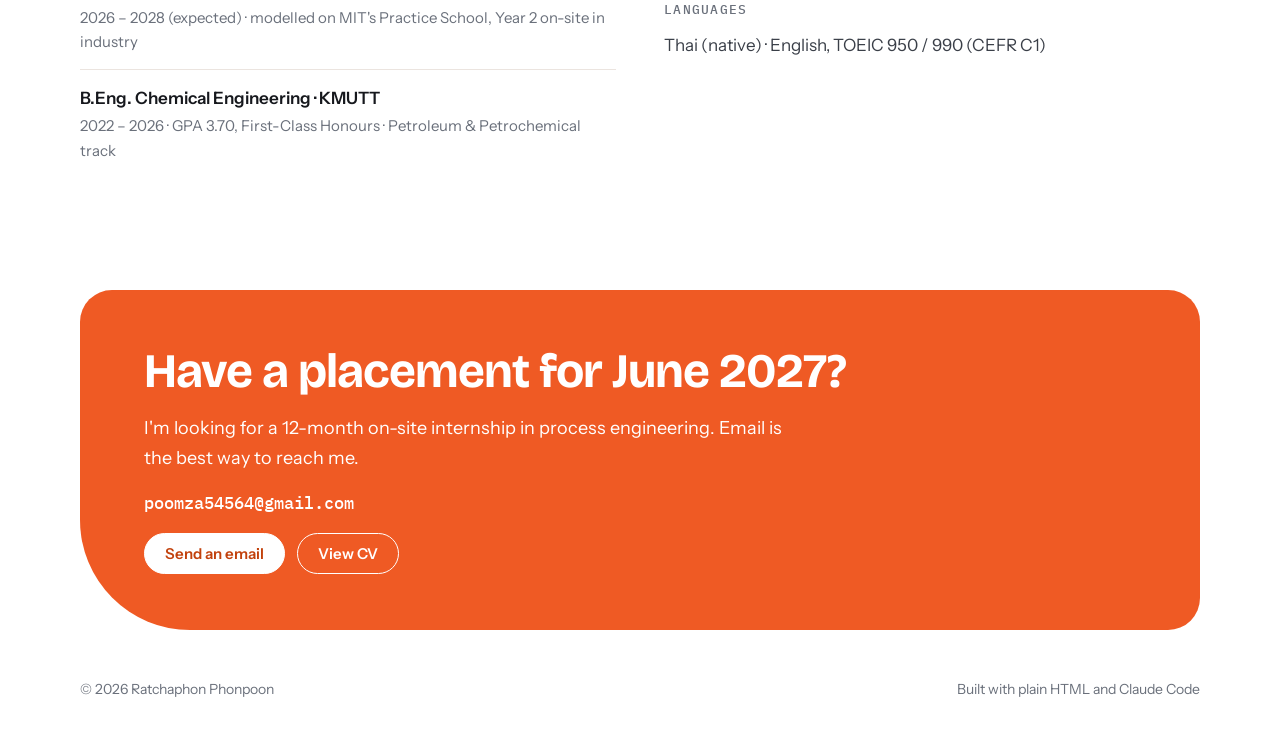
==== commit 3f7ee2d7: "Update hydrogen project with October design results Scaled-up plant figures from the optimized Aspen" ====
--- a/index.html
+++ b/index.html
@@ -103,7 +103,7 @@
         </div>
         <p class="tag">M.Eng. design · In progress</p>
         <h3>Hydrogen plant by steam methane reforming</h3>
-        <p>Aspen Plus flowsheet with literature kinetics for the reformer and shift reactors, plus a pinch analysis for the heat-exchanger network.</p>
+        <p>A 213 t/day hydrogen plant in Aspen Plus, from reactor kinetics and pinch analysis to equipment sizing and costing, with a 2.7-year payback.</p>
       </a>
 
       <a class="card" href="work/fouling.html">
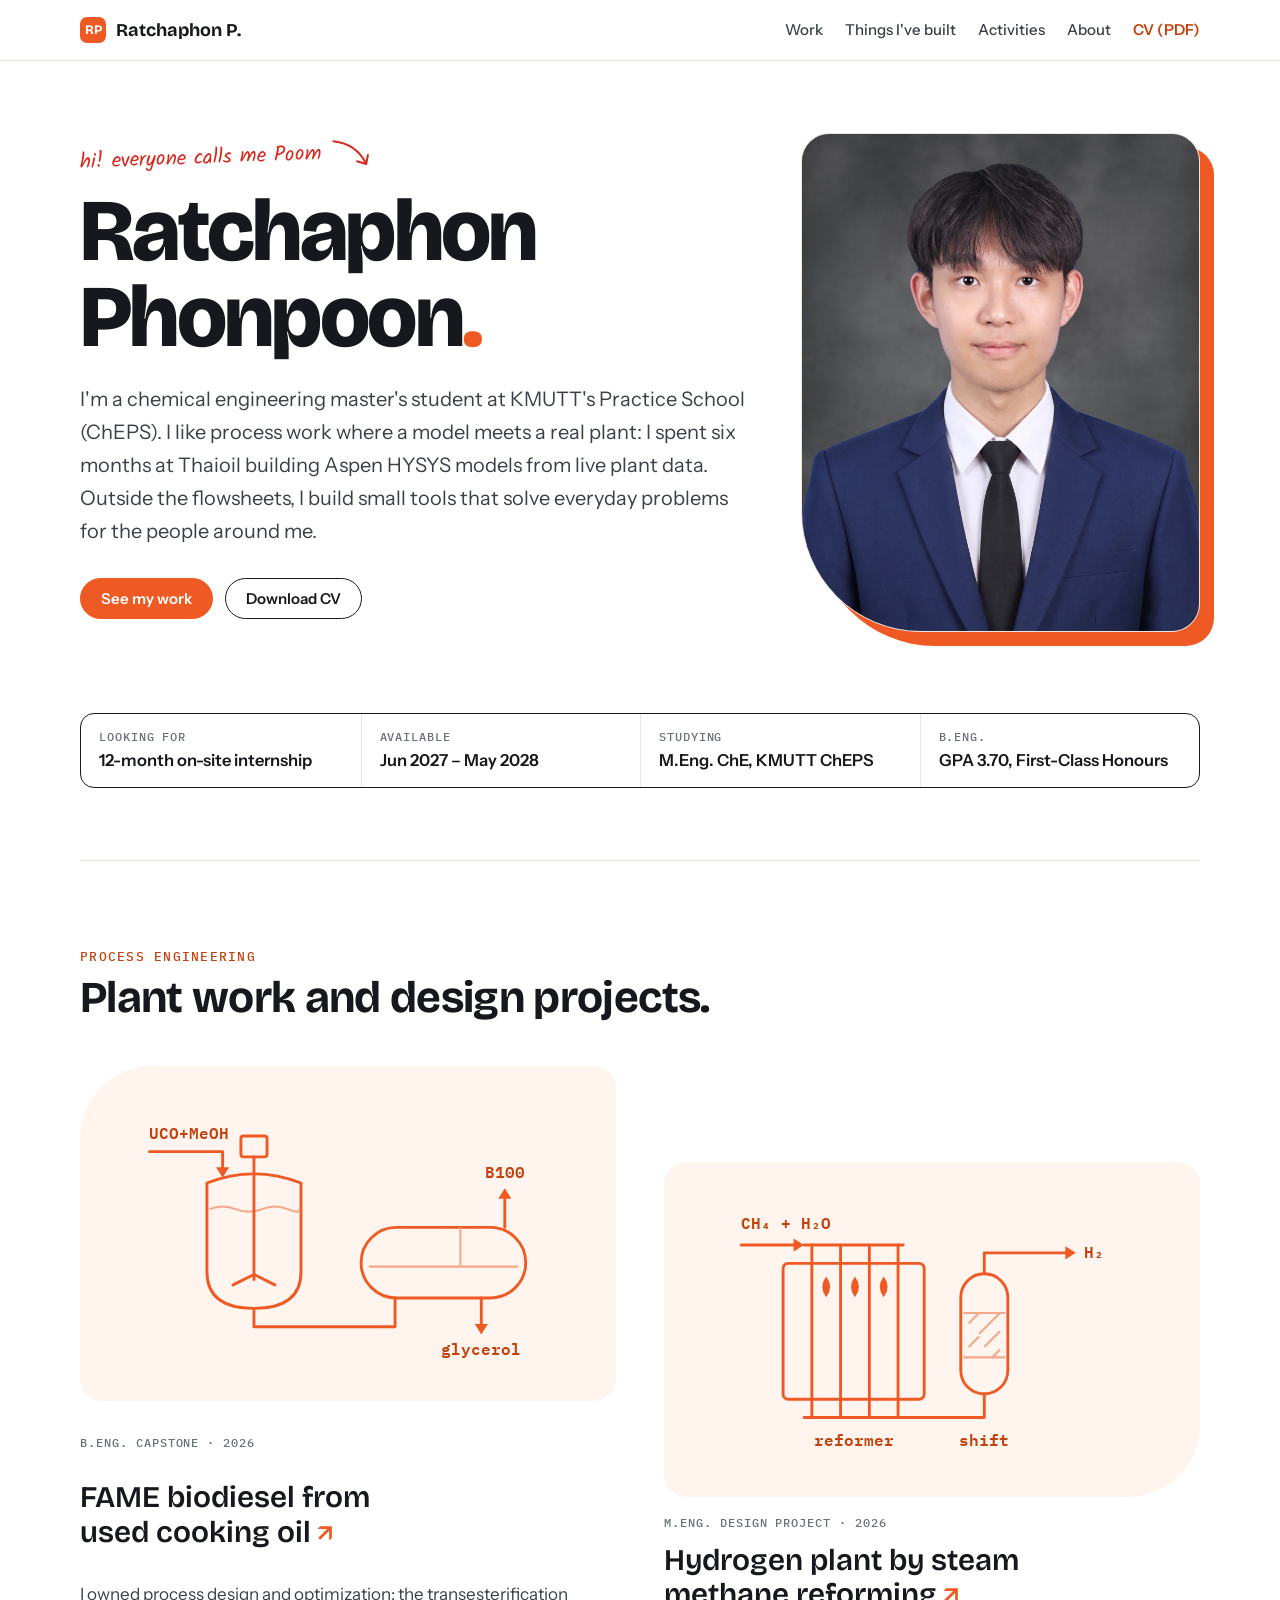
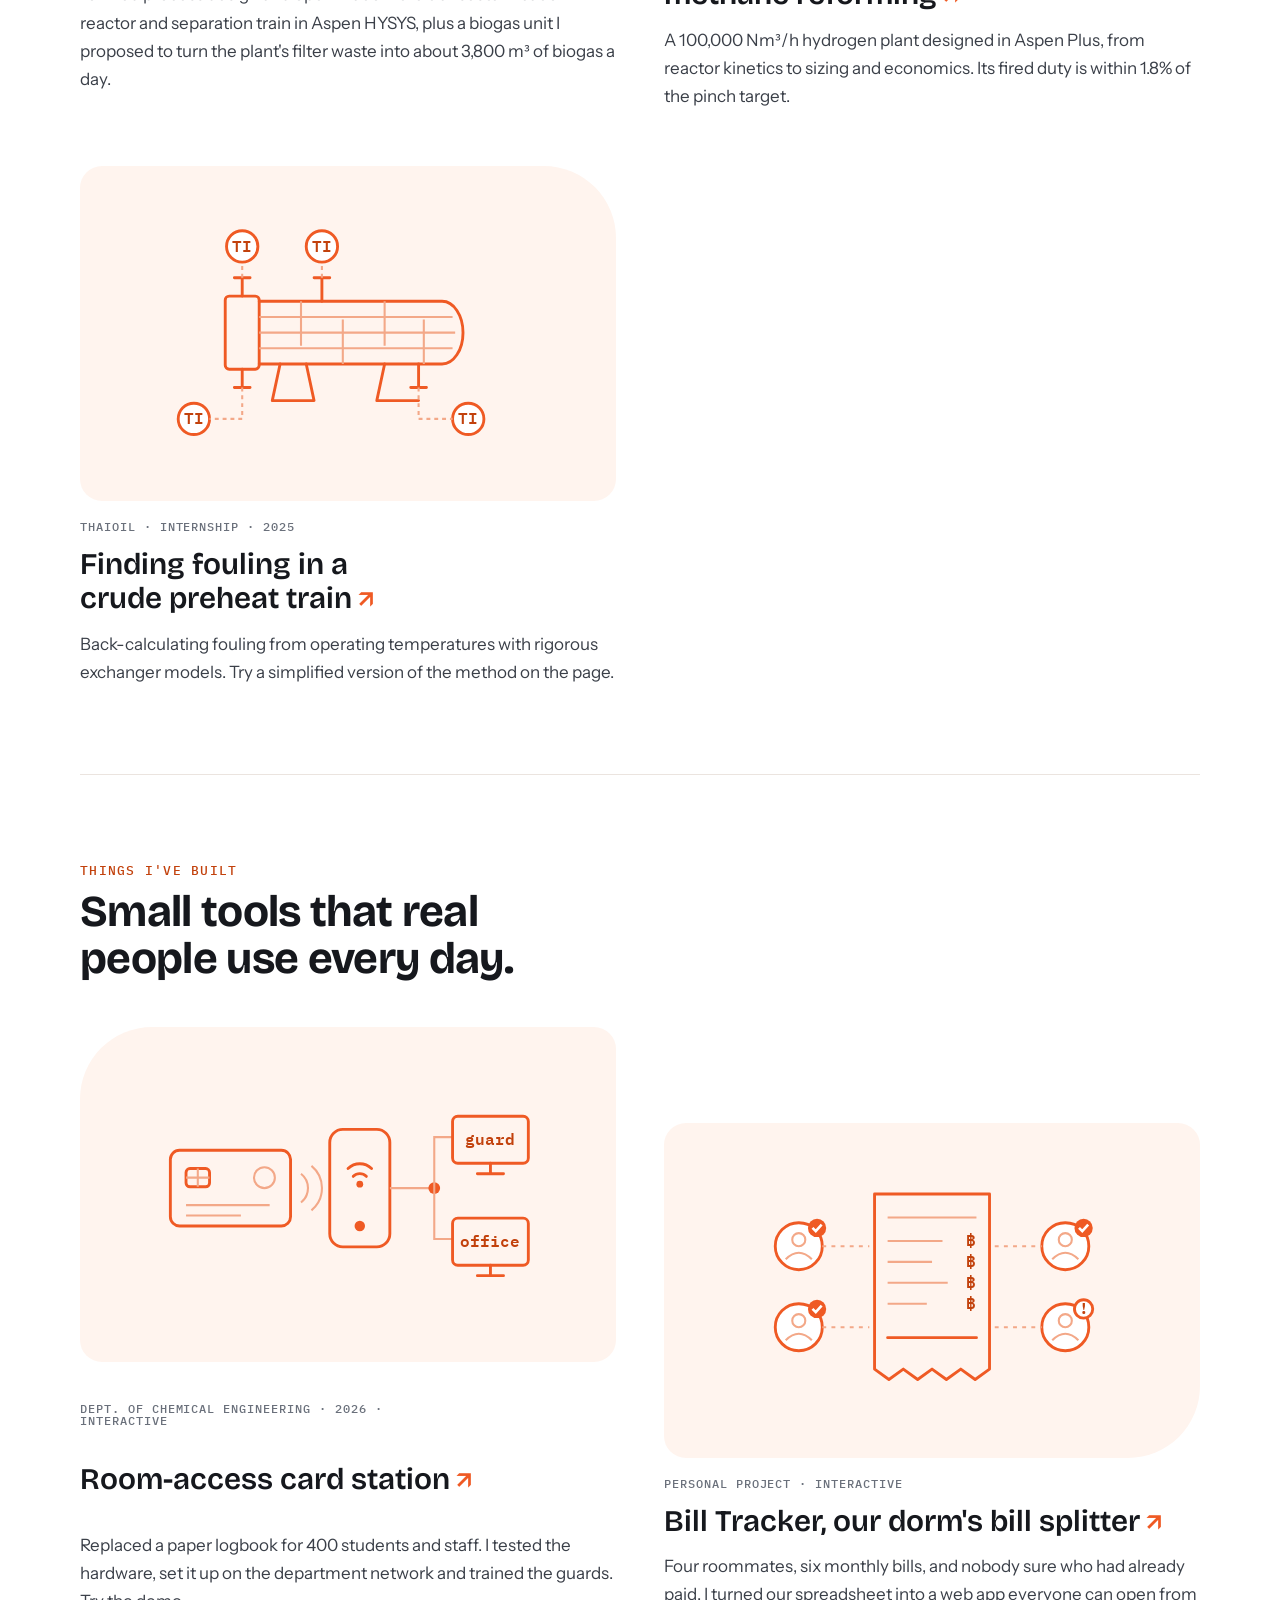
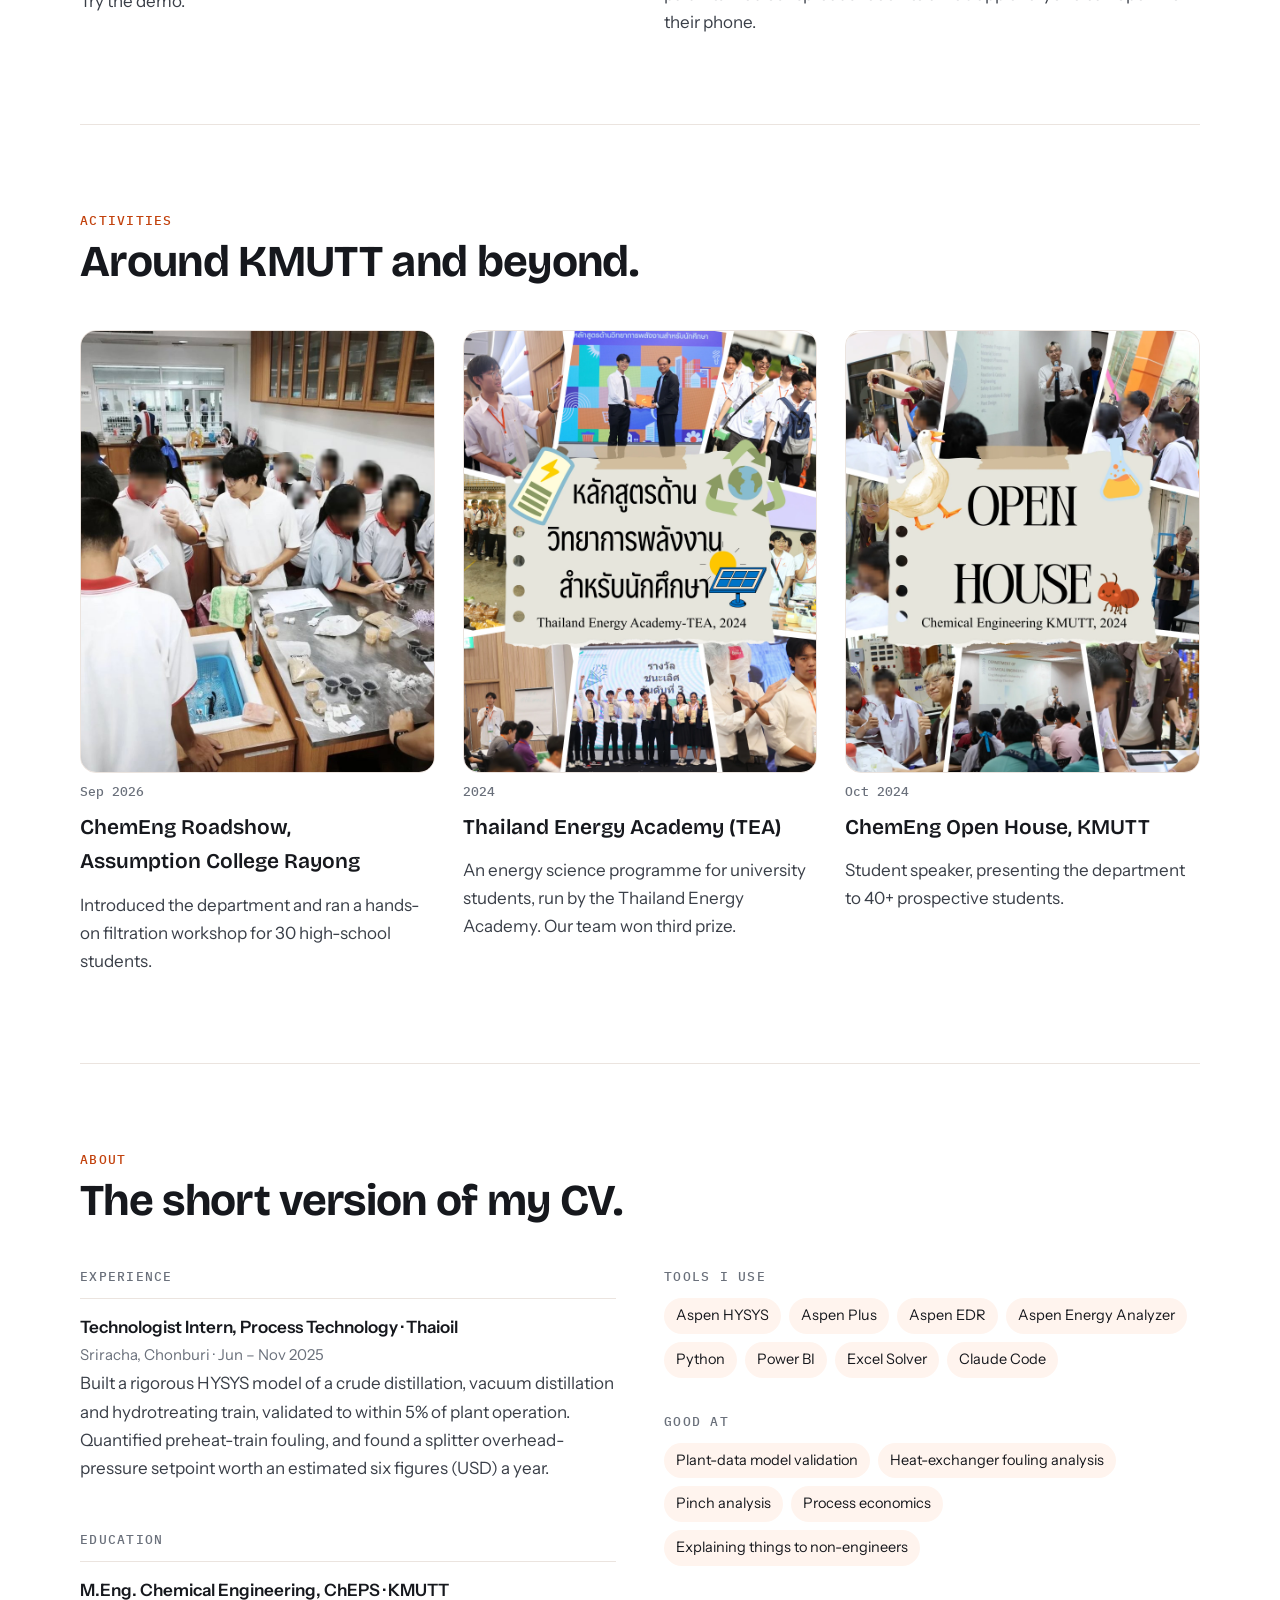
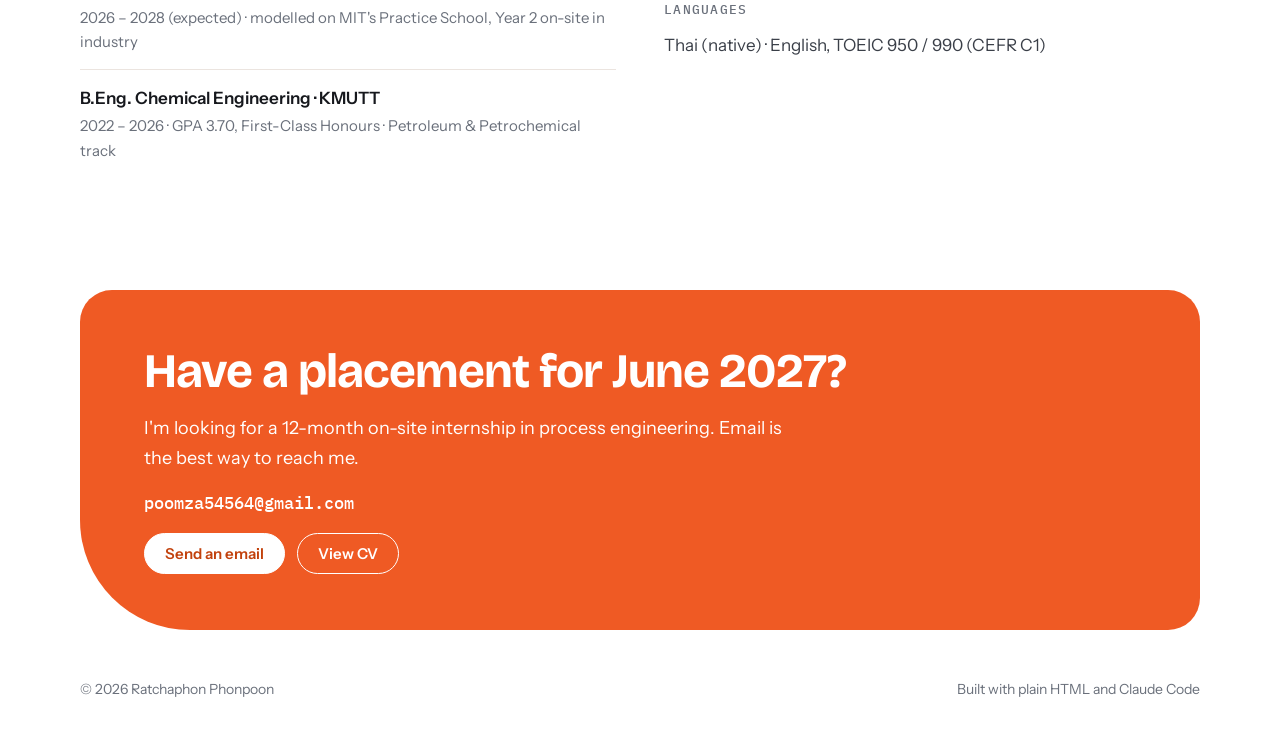
==== commit 18d08ccc: "Update hydrogen project from the design report draft Final-design figures, five-zone flowsheet, pinc" ====
--- a/index.html
+++ b/index.html
@@ -101,9 +101,9 @@
             <text x="200" y="190" text-anchor="middle">shift</text>
           </svg>
         </div>
-        <p class="tag">M.Eng. design · In progress</p>
+        <p class="tag">M.Eng. design project · 2026</p>
         <h3>Hydrogen plant by steam methane reforming</h3>
-        <p>A 213 t/day hydrogen plant in Aspen Plus, from reactor kinetics and pinch analysis to equipment sizing and costing, with a 2.7-year payback.</p>
+        <p>A 100,000 Nm³/h hydrogen plant designed in Aspen Plus, from reactor kinetics to sizing and economics. Its fired duty is within 1.8% of the pinch target.</p>
       </a>
 
       <a class="card" href="work/fouling.html">
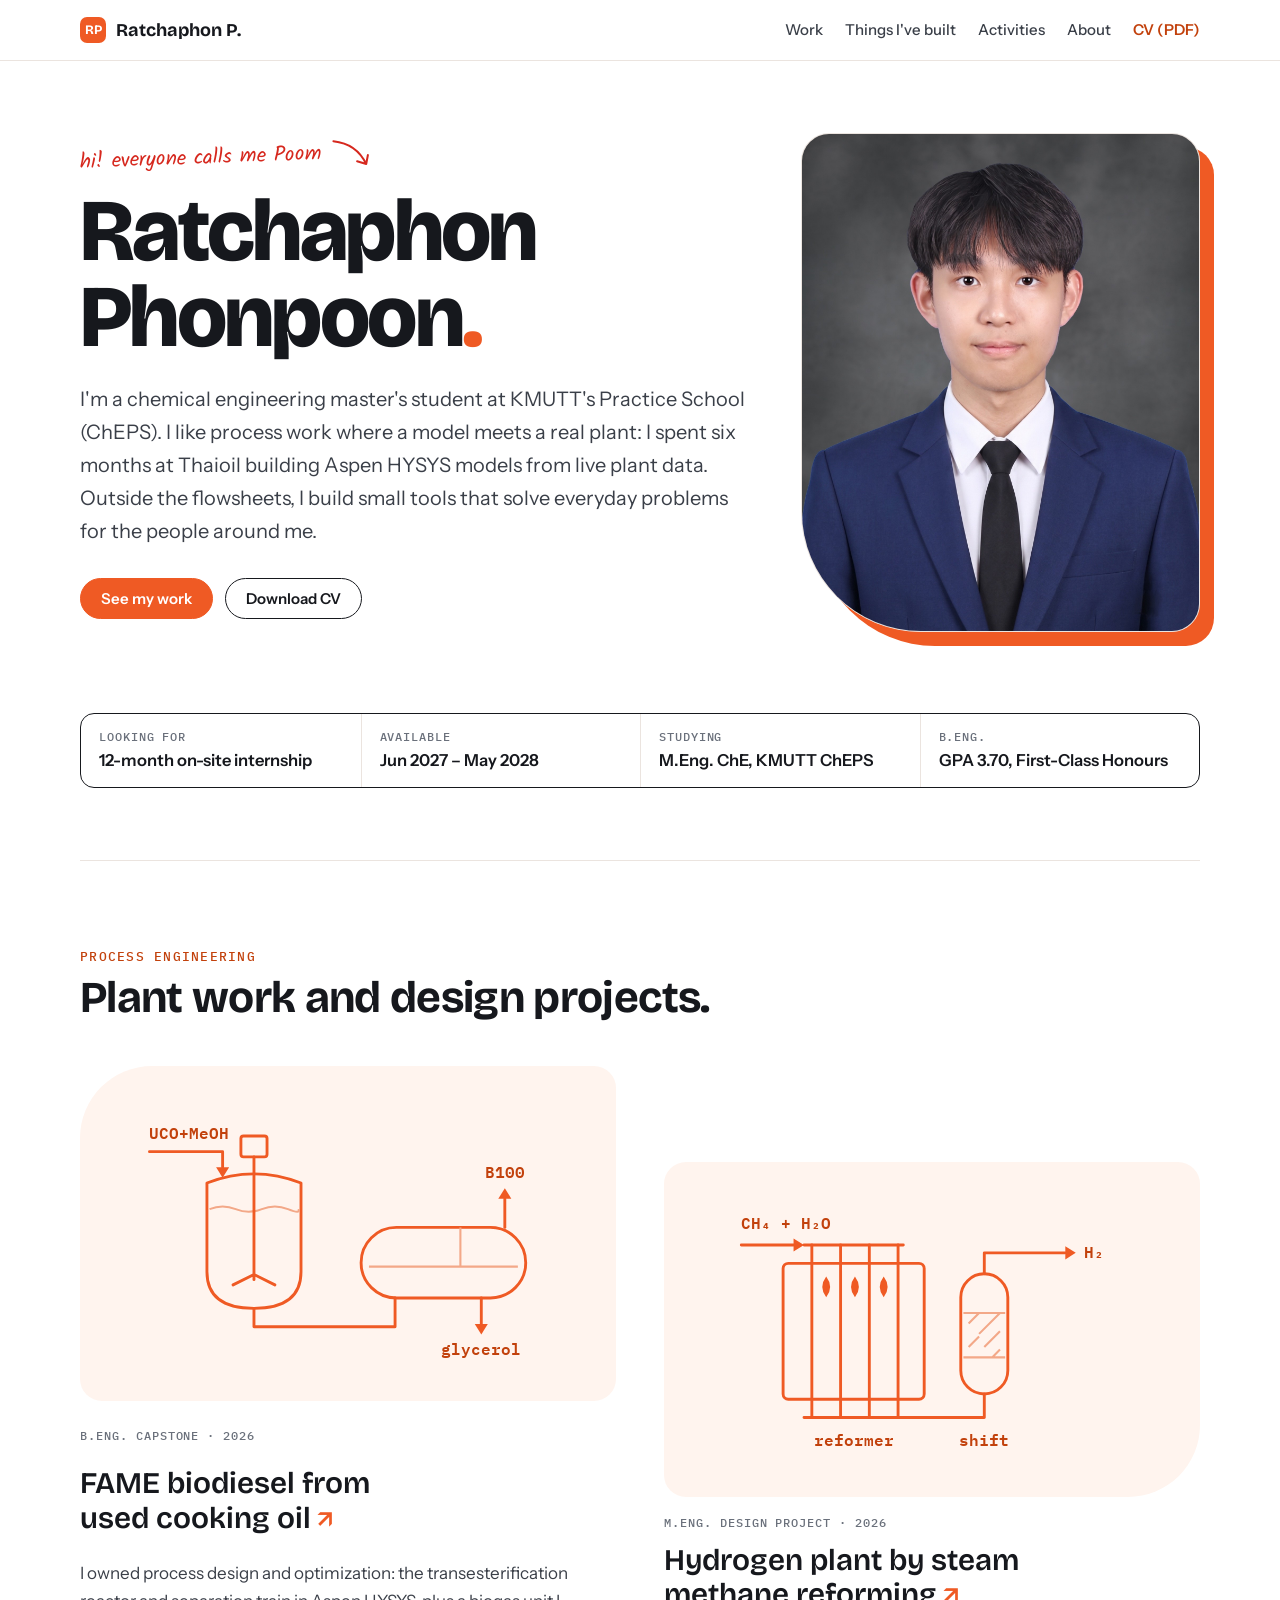
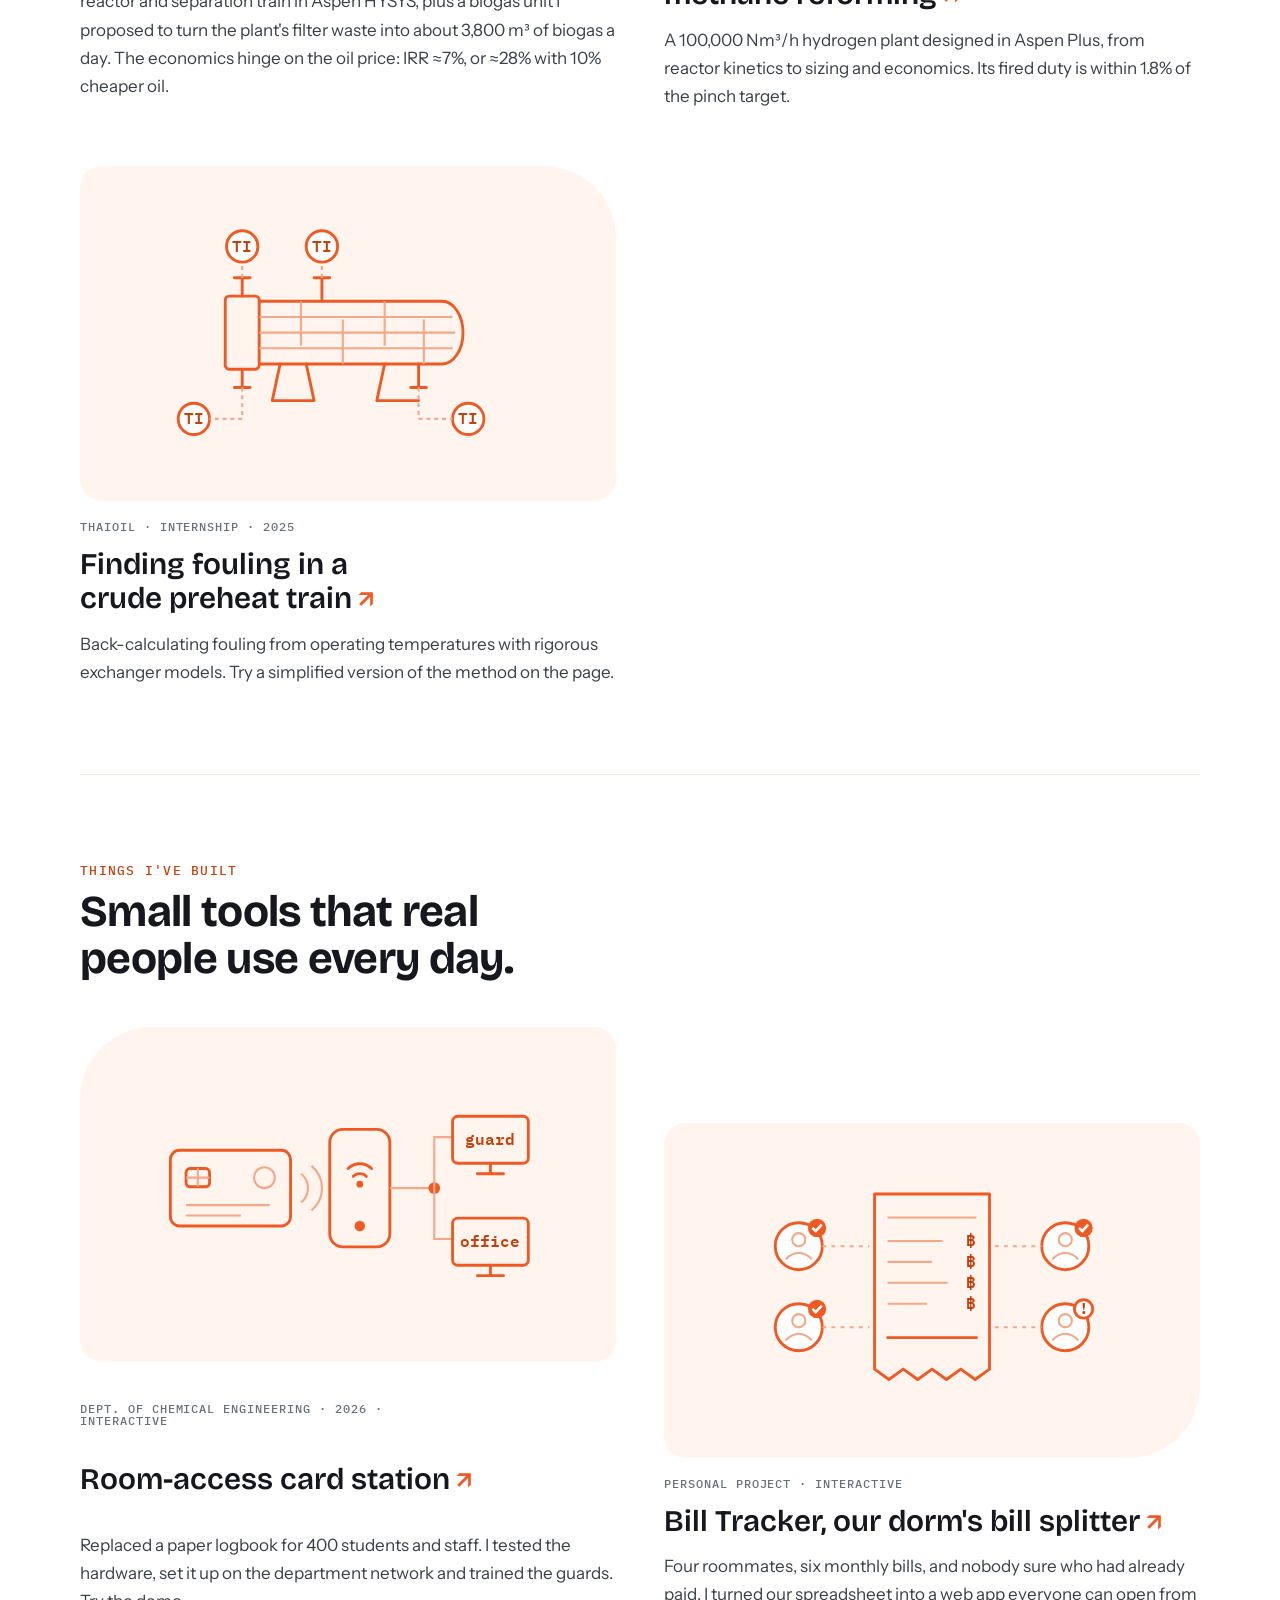
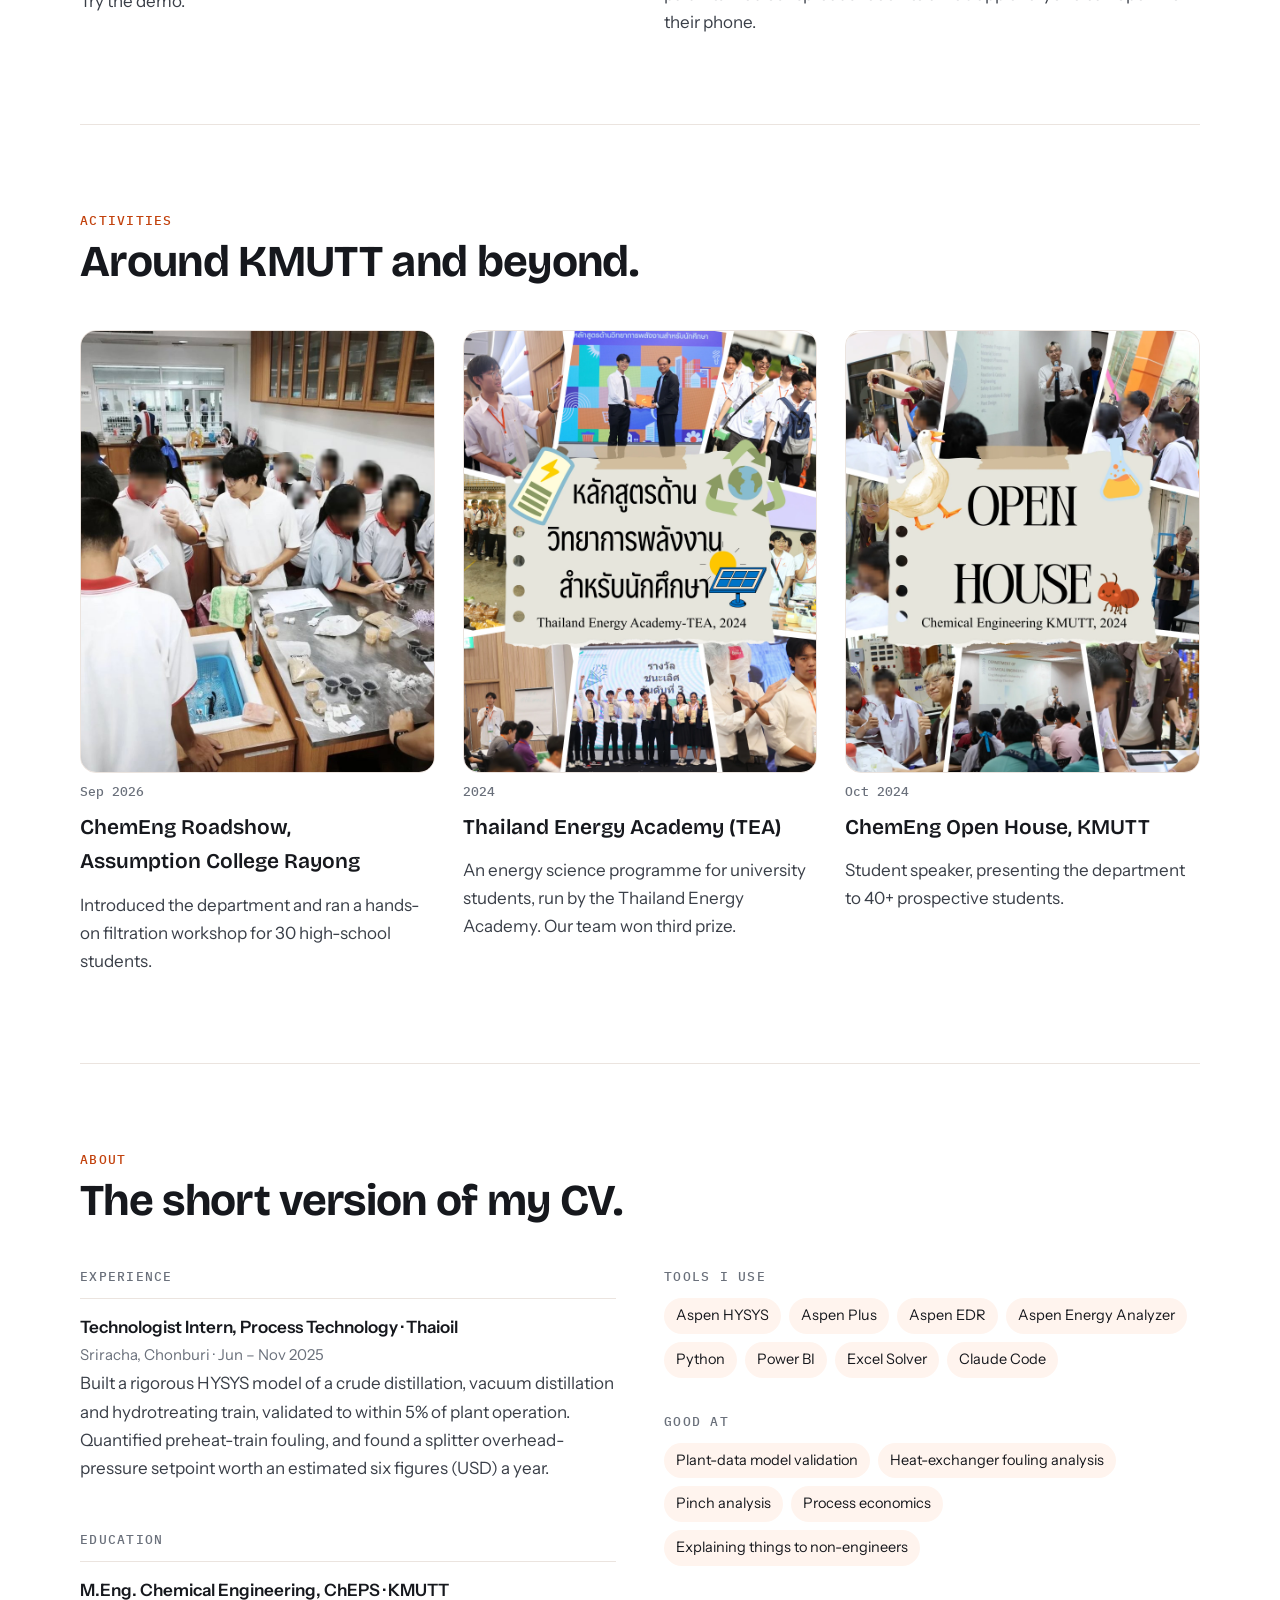
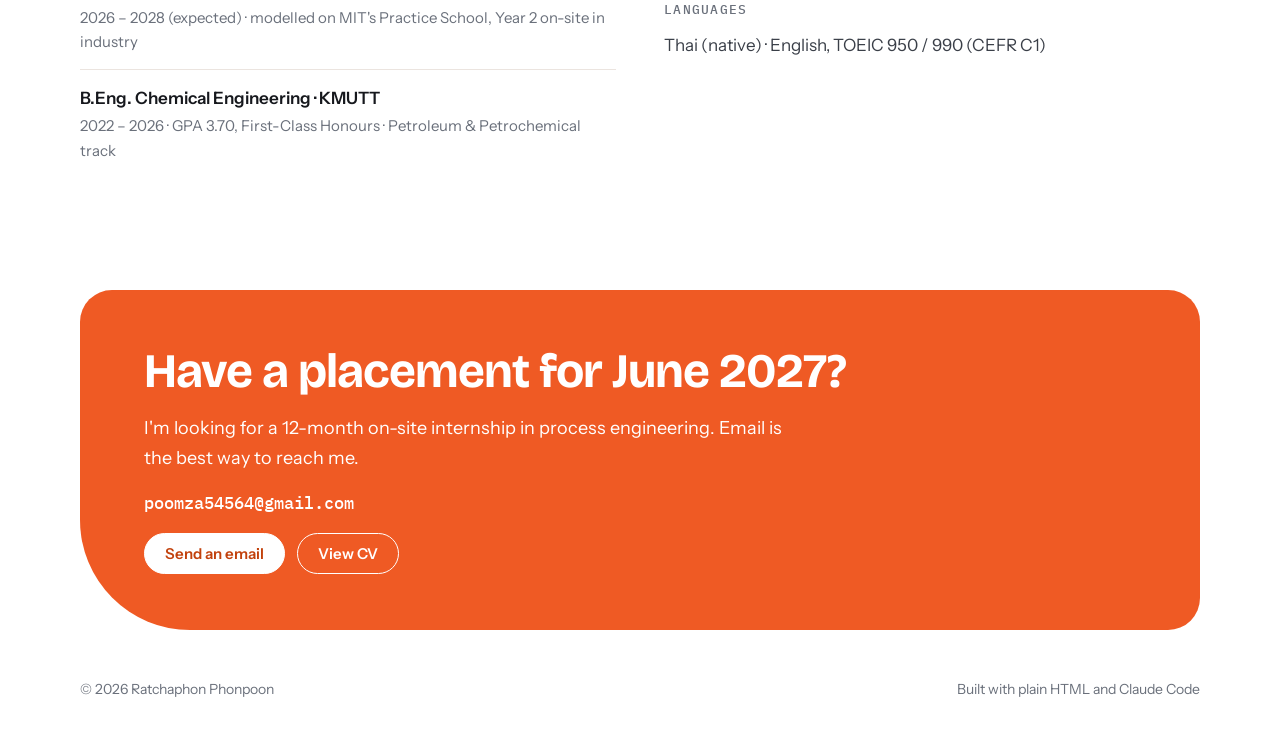
==== commit 9c8192e2: "Align FAME page and card with the corrected CVs Co-Authored-By: Claude Opus 5.5 <noreply@anthropic.c" ====
--- a/index.html
+++ b/index.html
@@ -79,7 +79,7 @@
         </div>
         <p class="tag">B.Eng. capstone · 2026</p>
         <h3>FAME biodiesel from used cooking oil</h3>
-        <p>I owned process design and optimization: the transesterification reactor and separation train in Aspen HYSYS, plus a biogas unit I proposed to turn the plant's filter waste into about 3,800 m³ of biogas a day.</p>
+        <p>I owned process design and optimization: the transesterification reactor and separation train in Aspen HYSYS, plus a biogas unit I proposed to turn the plant's filter waste into about 3,800 m³ of biogas a day. The economics hinge on the oil price: IRR ≈7%, or ≈28% with 10% cheaper oil.</p>
       </a>
 
       <a class="card" href="work/hydrogen.html">
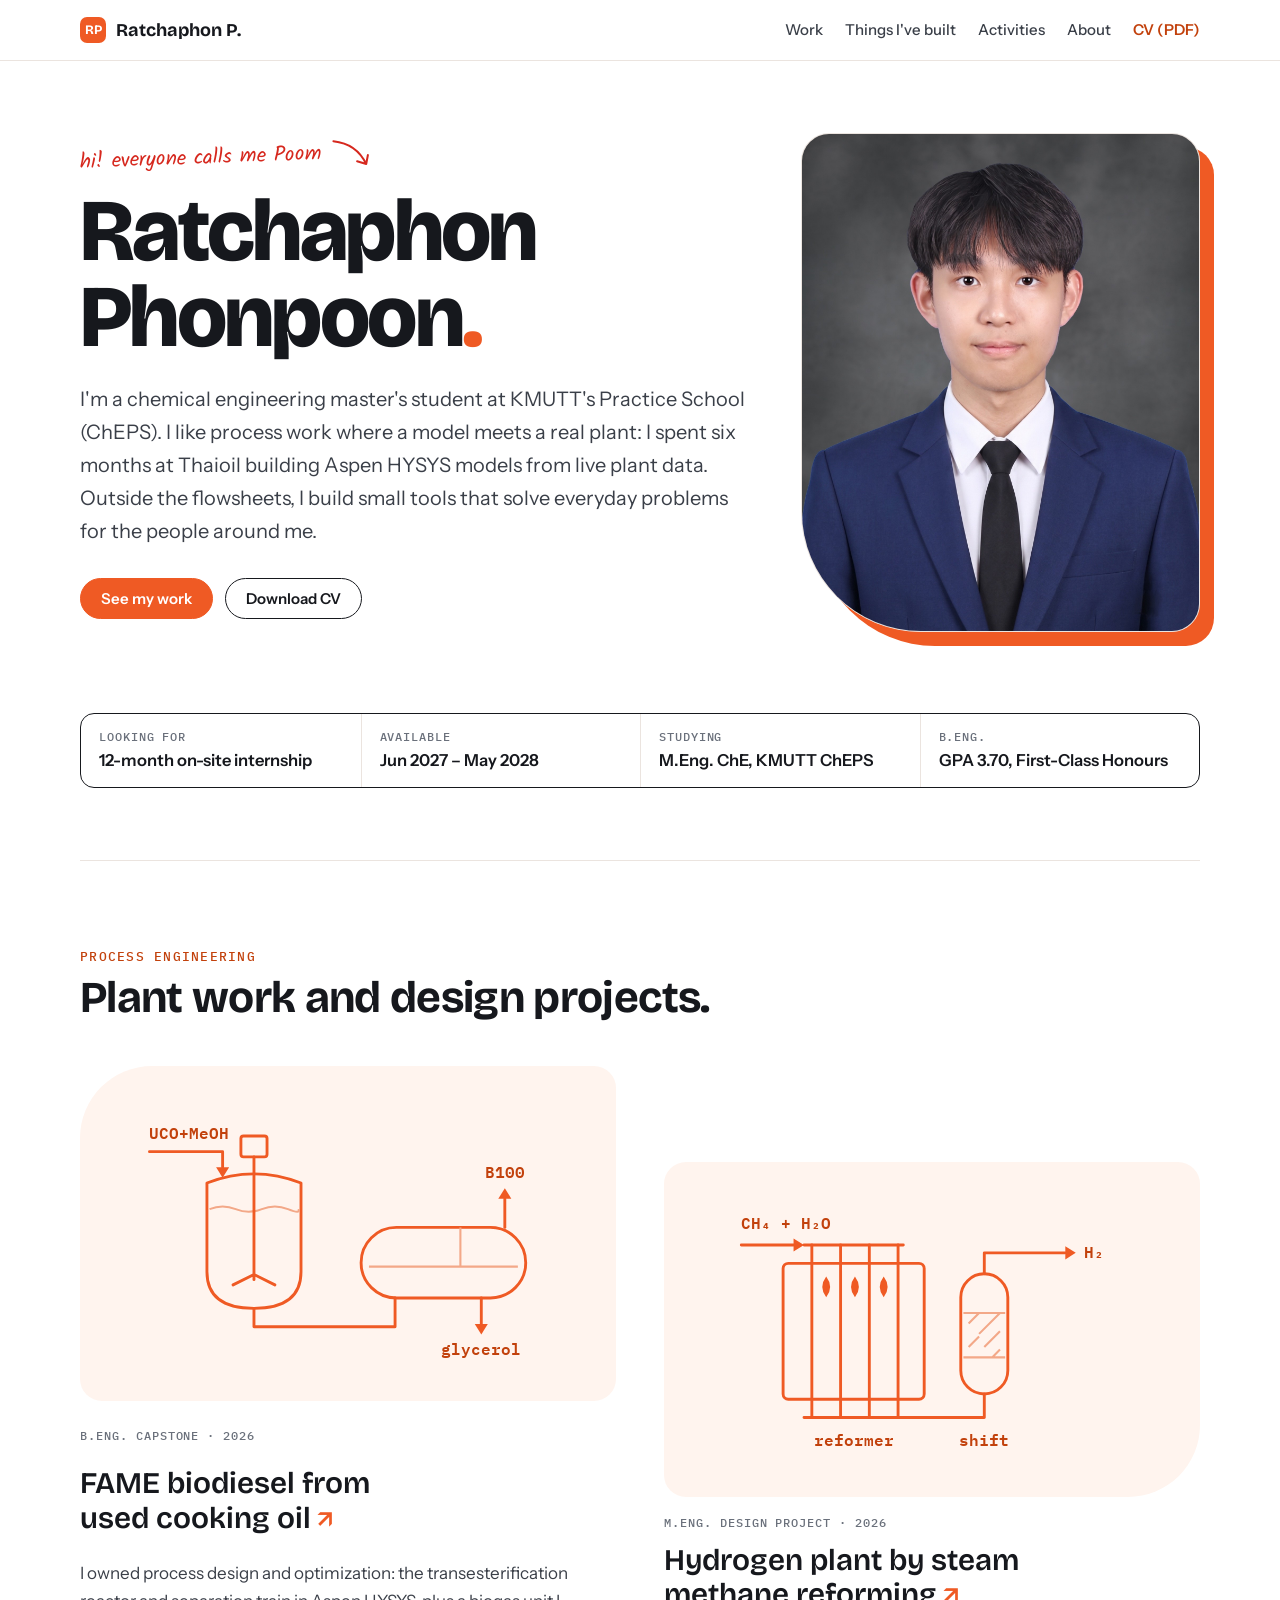
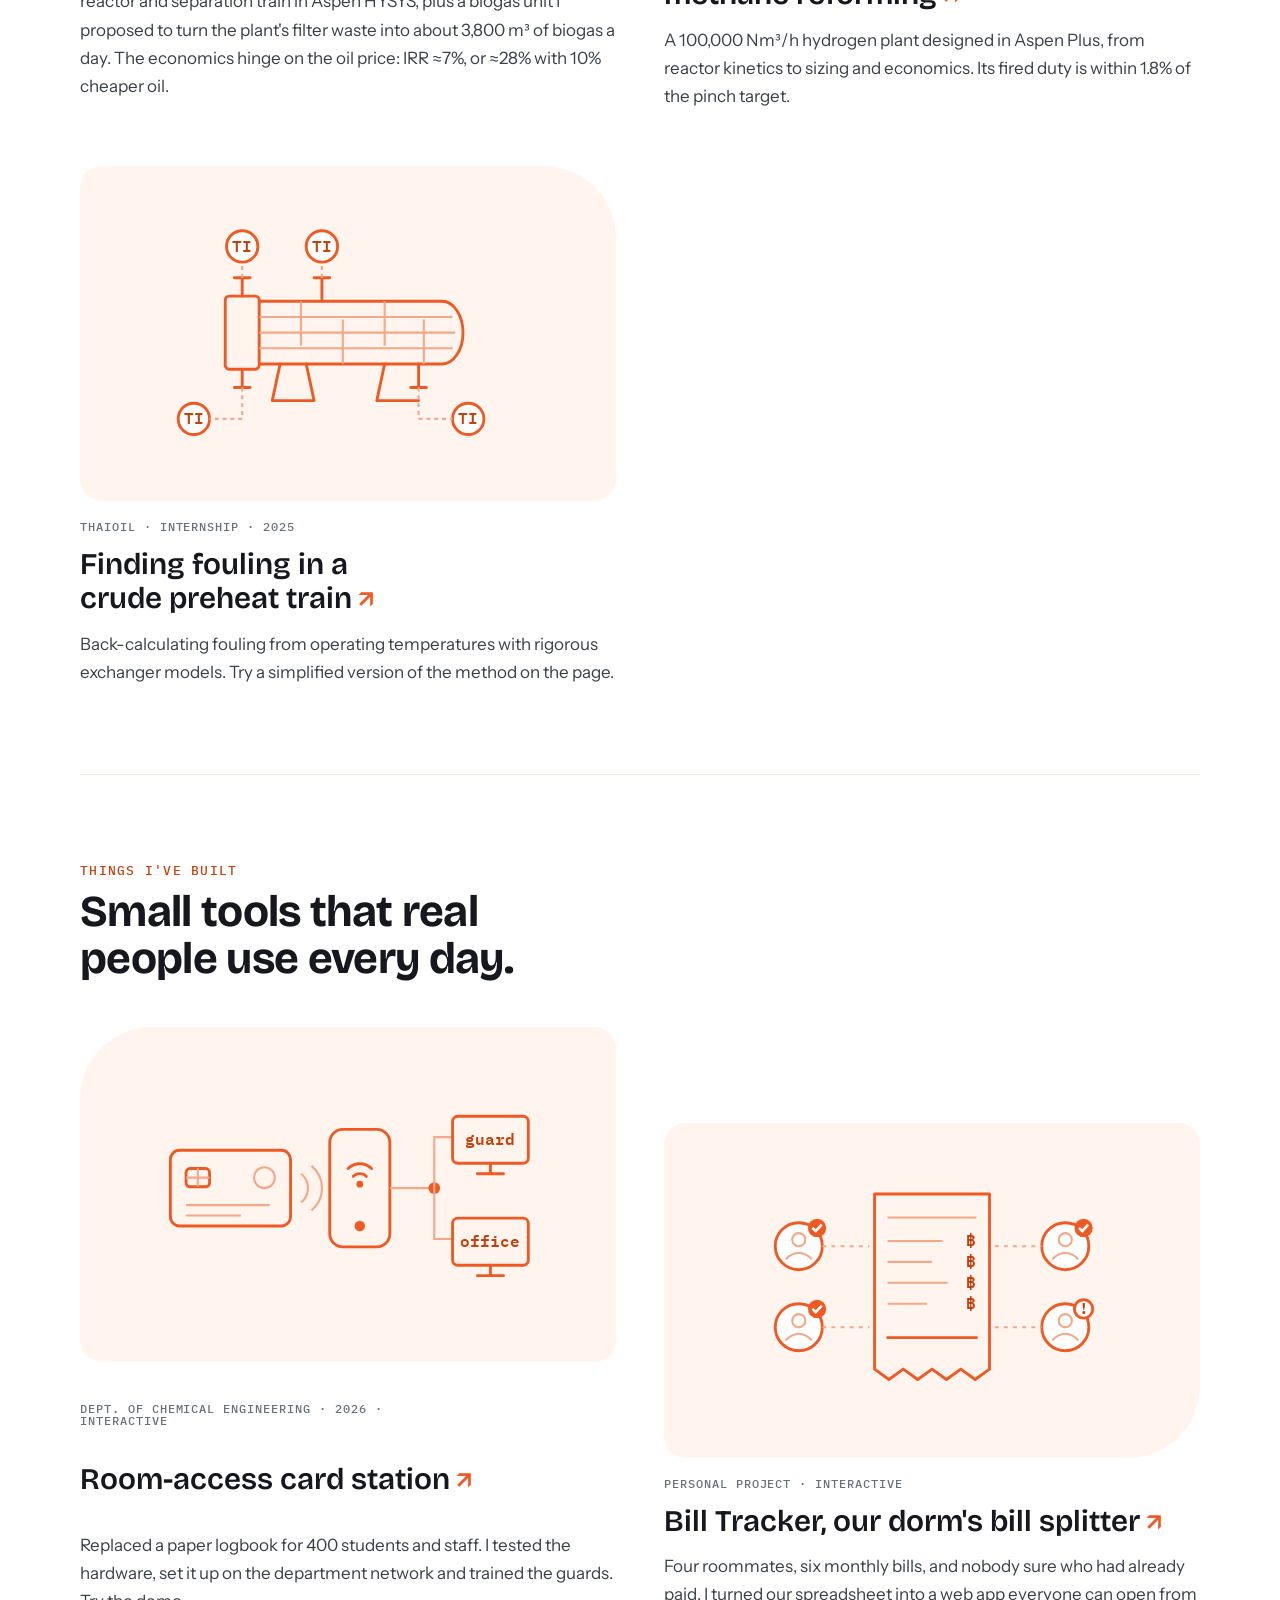
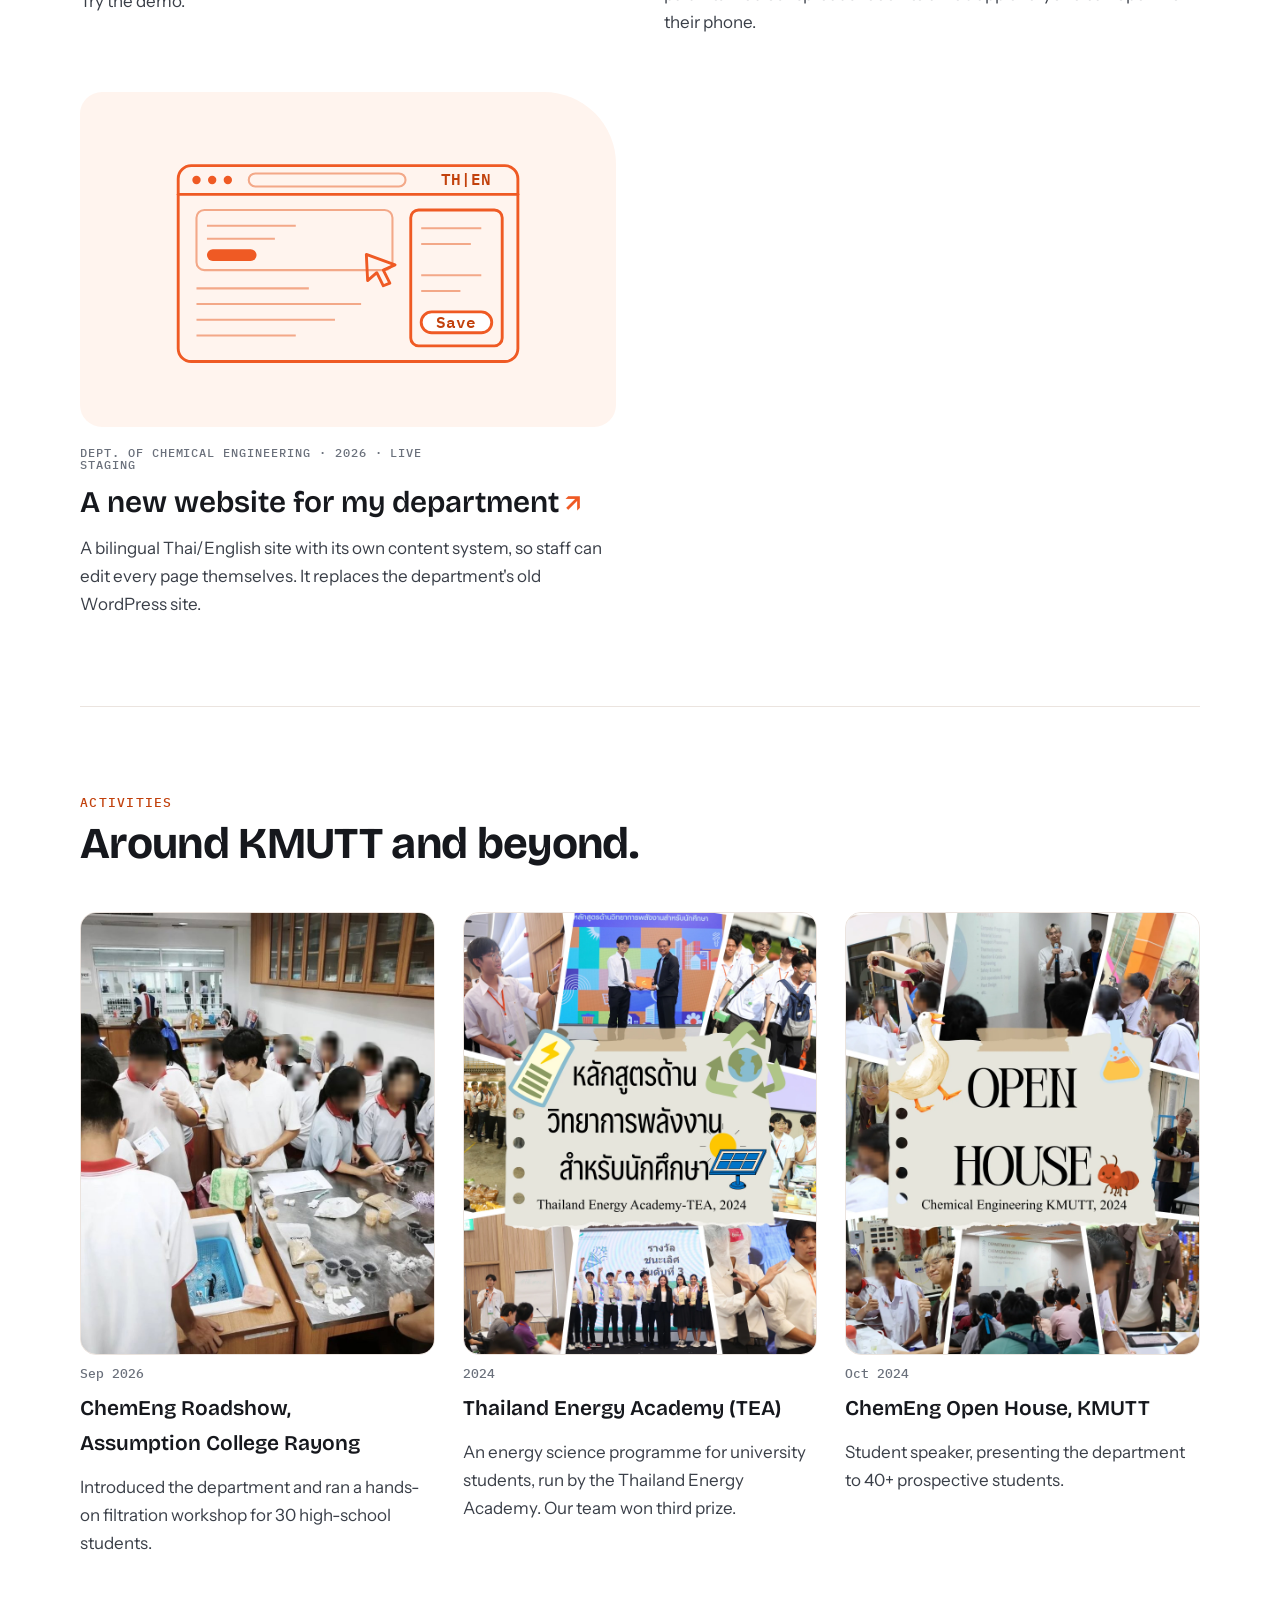
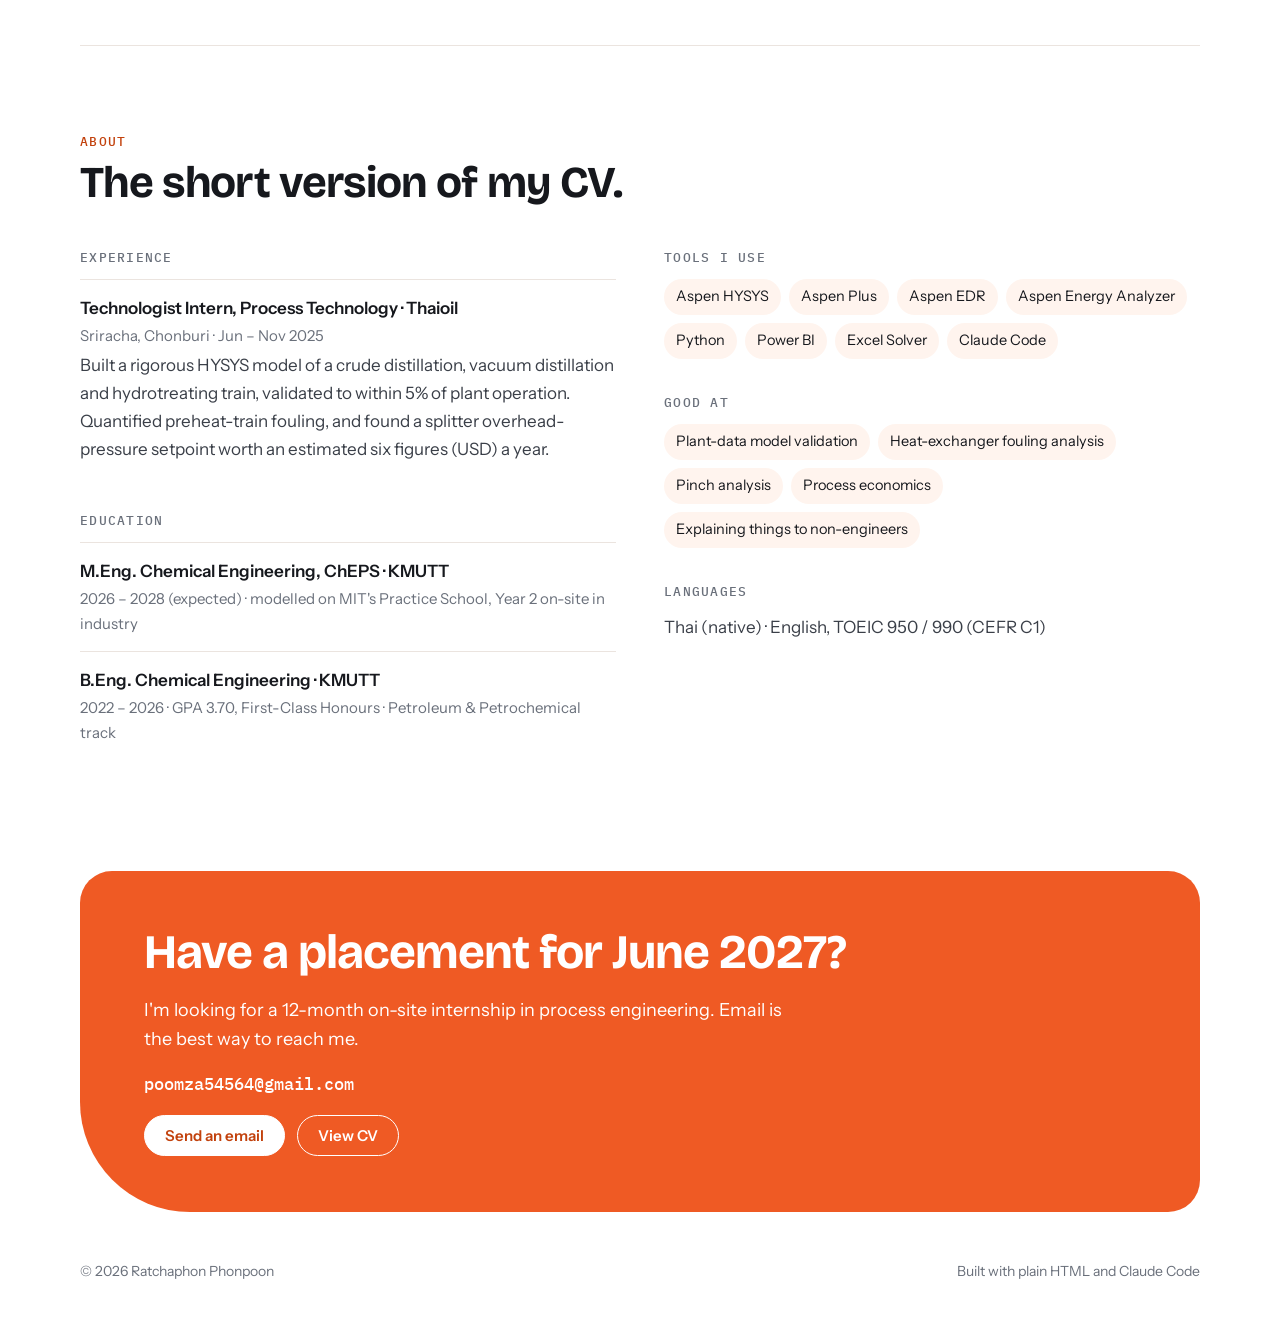
==== commit 3033a3e7: "Add the department website project Co-Authored-By: Claude Opus 5.5 <noreply@anthropic.com>" ====
--- a/index.html
+++ b/index.html
@@ -198,6 +198,31 @@
         <p>Four roommates, six monthly bills, and nobody sure who had already paid. I turned our spreadsheet into a web app everyone can open from their phone.</p>
       </a>
 
+      <a class="card" href="work/department-website.html">
+        <div class="art">
+          <svg viewBox="0 0 320 200" aria-hidden="true">
+            <!-- browser window: page preview on the left, CMS editing panel on the right -->
+            <rect class="s" x="30" y="28" width="260" height="150" rx="10"/>
+            <path class="s" d="M30 50 H290"/>
+            <circle class="f" cx="44" cy="39" r="3.2"/><circle class="f" cx="56" cy="39" r="3.2"/><circle class="f" cx="68" cy="39" r="3.2"/>
+            <rect class="t" x="84" y="34" width="120" height="10" rx="5"/>
+            <text x="250" y="43" text-anchor="middle">TH|EN</text>
+            <rect class="t" x="44" y="62" width="150" height="46" rx="6"/>
+            <path class="t" d="M52 74 H120 M52 84 H104"/>
+            <rect class="f" x="52" y="92" width="38" height="9" rx="4.5"/>
+            <path class="t" d="M44 122 H130 M44 134 H170 M44 146 H150 M44 158 H120"/>
+            <rect class="s" x="208" y="62" width="70" height="104" rx="6"/>
+            <path class="t" d="M216 76 H262 M216 88 H254 M216 112 H262 M216 124 H246"/>
+            <rect class="w" x="216" y="140" width="54" height="16" rx="8"/>
+            <text x="243" y="152" text-anchor="middle">Save</text>
+            <path class="s" d="M174 96 L196 104 L187 108 L192 118 L187 120 L182 110 L175 116 Z"/>
+          </svg>
+        </div>
+        <p class="tag">Dept. of Chemical Engineering · 2026 · Live staging</p>
+        <h3>A new website for my department</h3>
+        <p>A bilingual Thai/English site with its own content system, so staff can edit every page themselves. It replaces the department's old WordPress site.</p>
+      </a>
+
     </div>
   </section>
 
